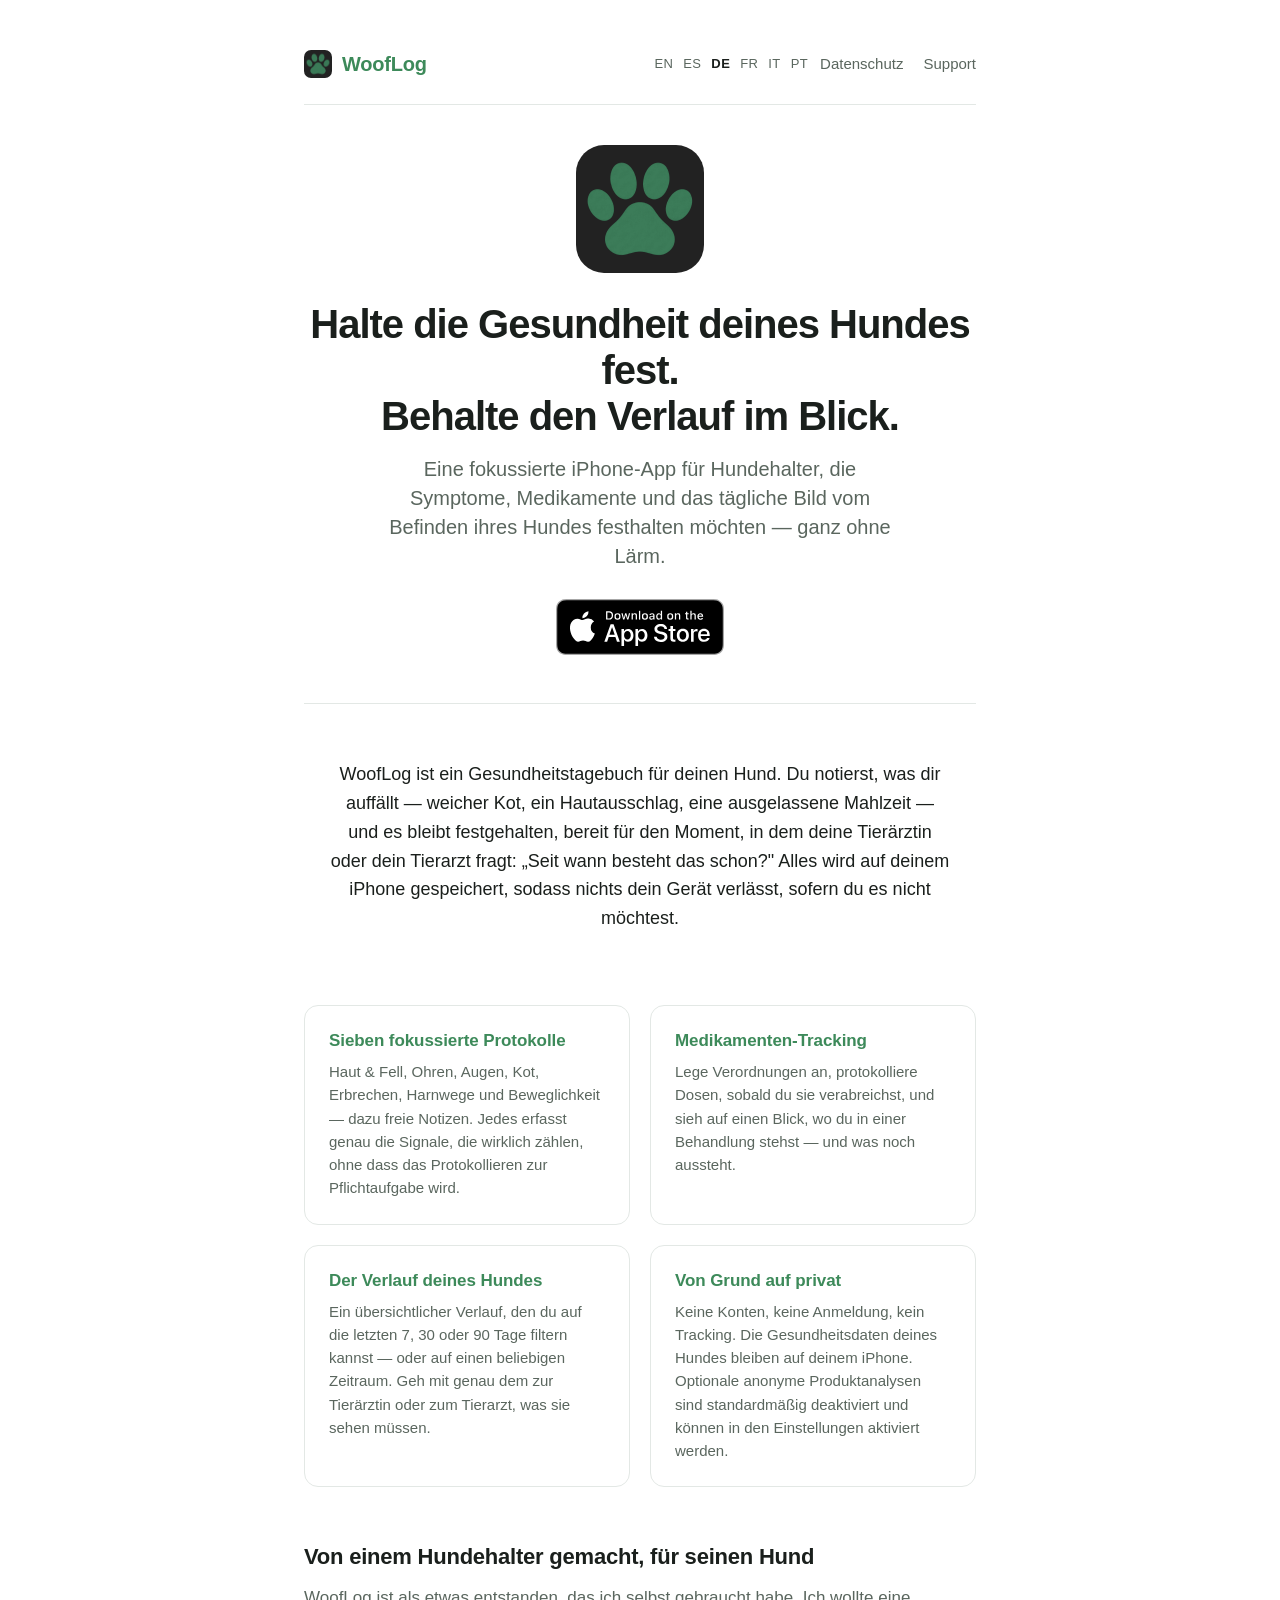
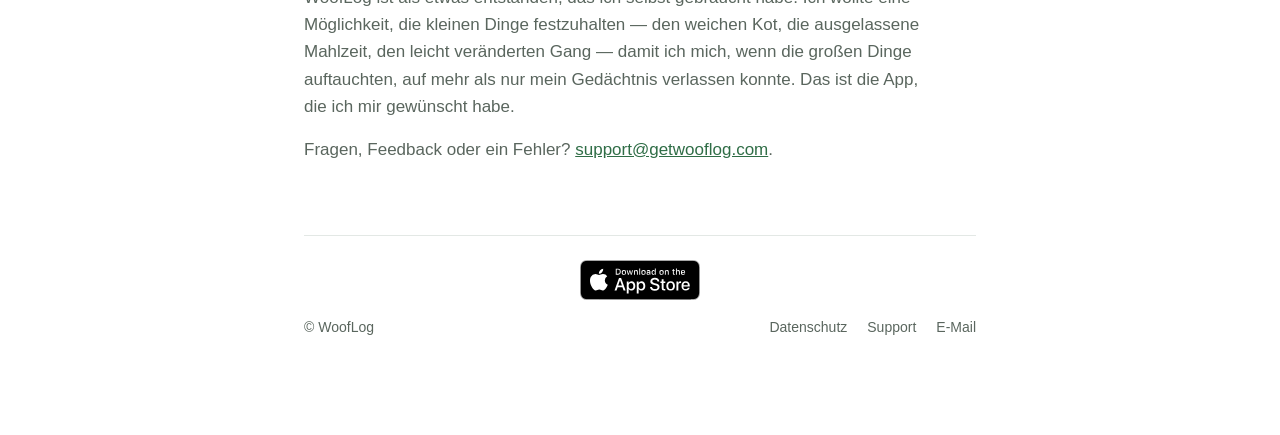
==== de/index.html @ 4709d670 "Add SEO + AI-search (GEO) optimizations + strategy doc (#8) Add robots.txt (allow all incl. AI crawl" ====
<!doctype html>
<html lang="de">
<head>
<meta charset="utf-8">
<meta name="viewport" content="width=device-width, initial-scale=1">
<meta name="apple-itunes-app" content="app-id=6760972616">
<title>WoofLog — Ein fokussiertes Gesundheitstagebuch für deinen Hund</title>
<meta name="description" content="WoofLog ist eine iPhone-App, um die Symptome deines Hundes zu protokollieren, Medikamente zu verfolgen und den Gesundheitsverlauf im Blick zu behalten — local-first und von Grund auf privat. Verfügbar im App Store.">
<meta name="robots" content="index, follow">
<link rel="icon" type="image/png" href="/assets/icon-light.png">
<link rel="icon" type="image/png" href="/assets/icon-dark.png" media="(prefers-color-scheme: dark)">
<link rel="apple-touch-icon" href="/assets/icon-light.png">
<link rel="stylesheet" href="/style.css">
<meta property="og:title" content="WoofLog — Ein fokussiertes Gesundheitstagebuch für deinen Hund">
<meta property="og:description" content="Symptome festhalten, Medikamente verfolgen, den Gesundheitsverlauf einsehen. Local-first, keine Konten, standardmäßig privat. Verfügbar im App Store.">
<meta property="og:type" content="website">
<meta property="og:url" content="https://getwooflog.com/de/">
<meta property="og:image" content="https://getwooflog.com/assets/icon-light.png">
<meta property="og:locale" content="de_DE">
<link rel="canonical" href="https://getwooflog.com/de/">
<link rel="alternate" hreflang="en" href="https://getwooflog.com/">
<link rel="alternate" hreflang="es" href="https://getwooflog.com/es/">
<link rel="alternate" hreflang="de" href="https://getwooflog.com/de/">
<link rel="alternate" hreflang="fr" href="https://getwooflog.com/fr/">
<link rel="alternate" hreflang="it" href="https://getwooflog.com/it/">
<link rel="alternate" hreflang="pt-PT" href="https://getwooflog.com/pt/">
<link rel="alternate" hreflang="x-default" href="https://getwooflog.com/">
<script src="/assets/lang.js"></script>
<meta name="author" content="WoofLog">
<meta name="theme-color" content="#3D8A5A" media="(prefers-color-scheme: light)">
<meta name="theme-color" content="#4D9B6A" media="(prefers-color-scheme: dark)">
<meta name="twitter:card" content="summary">
<meta name="twitter:title" content="WoofLog — Ein fokussiertes Gesundheitstagebuch für deinen Hund">
<meta name="twitter:description" content="Symptome festhalten, Medikamente verfolgen, den Gesundheitsverlauf einsehen. Local-first, keine Konten, standardmäßig privat. Verfügbar im App Store.">
<meta name="twitter:image" content="https://getwooflog.com/assets/icon-light.png">
<script type="application/ld+json">
{
  "@context": "https://schema.org",
  "@graph": [
    {
      "@type": "Organization",
      "@id": "https://getwooflog.com/#org",
      "name": "WoofLog",
      "url": "https://getwooflog.com/",
      "logo": "https://getwooflog.com/assets/icon-light.png",
      "email": "support@getwooflog.com"
    },
    {
      "@type": "SoftwareApplication",
      "name": "WoofLog: Dog Health Diary",
      "operatingSystem": "iOS",
      "applicationCategory": "LifestyleApplication",
      "url": "https://getwooflog.com/de/",
      "downloadUrl": "https://apps.apple.com/app/id6760972616",
      "inLanguage": "de",
      "description": "WoofLog ist eine iPhone-App, um die Symptome deines Hundes zu protokollieren, Medikamente zu verfolgen und den Gesundheitsverlauf im Blick zu behalten — local-first und von Grund auf privat. Verfügbar im App Store.",
      "publisher": {
        "@id": "https://getwooflog.com/#org"
      },
      "offers": {
        "@type": "Offer",
        "price": "0",
        "priceCurrency": "USD"
      }
    }
  ]
}
</script>
</head>
<body>
<div class="wrap">
  <header class="site">
    <a class="brand" href="/">
      <picture>
        <source srcset="/assets/icon-dark.png" media="(prefers-color-scheme: dark)">
        <img src="/assets/icon-light.png" alt="" class="brand-icon" width="28" height="28">
      </picture>
      WoofLog
    </a>
    <nav class="lang-picker" aria-label="Sprache">
      <a href="/" data-lang="en">EN</a>
      <a href="/es/" data-lang="es">ES</a>
      <span aria-current="page">DE</span>
      <a href="/fr/" data-lang="fr">FR</a>
      <a href="/it/" data-lang="it">IT</a>
      <a href="/pt/" data-lang="pt">PT</a>
    </nav>
    <nav>
      <a href="/privacy/">Datenschutz</a>
      <a href="/support/">Support</a>
    </nav>
  </header>

  <main>
    <section class="hero">
      <picture>
        <source srcset="/assets/icon-dark.png" media="(prefers-color-scheme: dark)">
        <img class="hero-icon" src="/assets/icon-light.png" alt="WoofLog App-Symbol" width="128" height="128">
      </picture>
      <h1>Halte die Gesundheit deines Hundes fest.<br>Behalte den Verlauf im Blick.</h1>
      <p class="tagline">Eine fokussierte iPhone-App für Hundehalter, die Symptome, Medikamente und das tägliche Bild vom Befinden ihres Hundes festhalten möchten — ganz ohne Lärm.</p>
      <a class="store-badge store-badge--hero" href="https://apps.apple.com/app/id6760972616" aria-label="WoofLog im App Store laden">
        <img src="/assets/app-store-badge.svg" alt="" width="168" height="56">
      </a>
    </section>

    <section class="intro">
      <p>WoofLog ist ein Gesundheitstagebuch für deinen Hund. Du notierst, was dir auffällt — weicher Kot, ein Hautausschlag, eine ausgelassene Mahlzeit — und es bleibt festgehalten, bereit für den Moment, in dem deine Tierärztin oder dein Tierarzt fragt: „Seit wann besteht das schon?" Alles wird auf deinem iPhone gespeichert, sodass nichts dein Gerät verlässt, sofern du es nicht möchtest.</p>
    </section>

    <section class="features">
      <div class="feature">
        <h2>Sieben fokussierte Protokolle</h2>
        <p>Haut &amp; Fell, Ohren, Augen, Kot, Erbrechen, Harnwege und Beweglichkeit — dazu freie Notizen. Jedes erfasst genau die Signale, die wirklich zählen, ohne dass das Protokollieren zur Pflichtaufgabe wird.</p>
      </div>
      <div class="feature">
        <h2>Medikamenten-Tracking</h2>
        <p>Lege Verordnungen an, protokolliere Dosen, sobald du sie verabreichst, und sieh auf einen Blick, wo du in einer Behandlung stehst — und was noch aussteht.</p>
      </div>
      <div class="feature">
        <h2>Der Verlauf deines Hundes</h2>
        <p>Ein übersichtlicher Verlauf, den du auf die letzten 7, 30 oder 90 Tage filtern kannst — oder auf einen beliebigen Zeitraum. Geh mit genau dem zur Tierärztin oder zum Tierarzt, was sie sehen müssen.</p>
      </div>
      <div class="feature">
        <h2>Von Grund auf privat</h2>
        <p>Keine Konten, keine Anmeldung, kein Tracking. Die Gesundheitsdaten deines Hundes bleiben auf deinem iPhone. Optionale anonyme Produktanalysen sind standardmäßig deaktiviert und können in den Einstellungen aktiviert werden.</p>
      </div>
    </section>

    <section class="about">
      <h2>Von einem Hundehalter gemacht, für seinen Hund</h2>
      <p>WoofLog ist als etwas entstanden, das ich selbst gebraucht habe. Ich wollte eine Möglichkeit, die kleinen Dinge festzuhalten — den weichen Kot, die ausgelassene Mahlzeit, den leicht veränderten Gang — damit ich mich, wenn die großen Dinge auftauchten, auf mehr als nur mein Gedächtnis verlassen konnte. Das ist die App, die ich mir gewünscht habe.</p>
      <p>Fragen, Feedback oder ein Fehler? <a href="mailto:support@getwooflog.com">support@getwooflog.com</a>.</p>
    </section>
  </main>

  <footer class="site">
    <a class="store-badge store-badge--footer" href="https://apps.apple.com/app/id6760972616" aria-label="WoofLog im App Store laden">
      <img src="/assets/app-store-badge.svg" alt="" width="120" height="40">
    </a>
    <p>&copy; WoofLog</p>
    <nav>
      <a href="/privacy/">Datenschutz</a>
      <a href="/support/">Support</a>
      <a href="mailto:support@getwooflog.com">E-Mail</a>
    </nav>
  </footer>
</div>
</body>
</html>
---- style.css ----
:root {
  --brand: #3D8A5A;
  --brand-dark: #2F6D46;
  --text: #1A1F1C;
  --text-muted: #5A665E;
  --bg: #FFFFFF;
  --border: #E3E8E5;
}

@media (prefers-color-scheme: dark) {
  :root {
    --brand: #4D9B6A;
    --brand-dark: #6FB88A;
    --text: #EAEEEB;
    --text-muted: #9BA8A0;
    --bg: #121512;
    --border: #2A312C;
  }
}

* { box-sizing: border-box; }

html, body {
  margin: 0;
  padding: 0;
}

body {
  font-family: -apple-system, BlinkMacSystemFont, "Segoe UI", Roboto, Oxygen, Ubuntu, Cantarell, "Helvetica Neue", sans-serif;
  font-size: 17px;
  line-height: 1.6;
  color: var(--text);
  background: var(--bg);
  -webkit-font-smoothing: antialiased;
  -moz-osx-font-smoothing: grayscale;
}

.wrap {
  max-width: 720px;
  margin: 0 auto;
  padding: 48px 24px 96px;
}

header.site {
  display: flex;
  align-items: center;
  flex-wrap: wrap;
  gap: 12px;
  padding-bottom: 24px;
  margin-bottom: 32px;
  border-bottom: 1px solid var(--border);
}

header.site a.brand {
  display: inline-flex;
  align-items: center;
  gap: 10px;
  font-weight: 700;
  font-size: 20px;
  color: var(--brand);
  text-decoration: none;
  letter-spacing: -0.01em;
}

.brand-icon {
  width: 28px;
  height: 28px;
  border-radius: 7px;
  display: block;
  background: #222222;
}

header.site nav {
  margin-left: auto;
  display: flex;
  gap: 20px;
}

header.site nav a {
  color: var(--text-muted);
  text-decoration: none;
  font-size: 15px;
}

header.site nav a:hover { color: var(--brand); }

/* Language picker (header). The picker group is pushed right via the generic
   nav margin-left:auto; the trailing Privacy/Support nav sits next to it. */
header.site .lang-picker {
  gap: 10px;
}

header.site .lang-picker ~ nav {
  margin-left: 0;
}

header.site .lang-picker a,
header.site .lang-picker span {
  font-size: 13px;
  letter-spacing: 0.03em;
}

header.site .lang-picker a {
  color: var(--text-muted);
  text-decoration: none;
}

header.site .lang-picker a:hover {
  color: var(--brand);
}

header.site .lang-picker span[aria-current="page"] {
  color: var(--text);
  font-weight: 600;
}

h1 {
  font-size: 32px;
  line-height: 1.25;
  letter-spacing: -0.02em;
  margin: 0 0 8px;
  color: var(--text);
}

h2 {
  font-size: 22px;
  line-height: 1.3;
  letter-spacing: -0.01em;
  margin: 40px 0 12px;
  color: var(--text);
}

h3 {
  font-size: 18px;
  margin: 28px 0 8px;
  color: var(--text);
}

p { margin: 0 0 16px; }

ul { padding-left: 24px; margin: 0 0 16px; }
li { margin-bottom: 6px; }

a { color: var(--brand-dark); }
a:hover { color: var(--brand); }

.meta {
  color: var(--text-muted);
  font-size: 14px;
  margin-bottom: 32px;
}

.tagline {
  font-size: 20px;
  line-height: 1.45;
  color: var(--text-muted);
  margin: 8px 0 32px;
  max-width: 560px;
}

.cta-row {
  display: flex;
  gap: 16px;
  flex-wrap: wrap;
  margin-top: 32px;
}

.cta-row a {
  display: inline-block;
  padding: 10px 18px;
  border: 1px solid var(--border);
  border-radius: 10px;
  text-decoration: none;
  color: var(--text);
  font-size: 15px;
}

.cta-row a:hover {
  border-color: var(--brand);
  color: var(--brand);
}

footer.site {
  display: flex;
  flex-wrap: wrap;
  gap: 16px;
  align-items: center;
  justify-content: space-between;
  margin-top: 72px;
  padding-top: 24px;
  border-top: 1px solid var(--border);
  font-size: 14px;
  color: var(--text-muted);
}

footer.site p { margin: 0; }

footer.site nav {
  display: flex;
  gap: 20px;
}

footer.site a {
  color: var(--text-muted);
  text-decoration: none;
}

footer.site a:hover { color: var(--brand); }

/* Landing page sections */
.hero {
  text-align: center;
  padding: 8px 0 40px;
}

.hero-icon {
  width: 128px;
  height: 128px;
  border-radius: 28px;
  display: block;
  margin: 0 auto 28px;
  background: #222222;
}

.hero h1 {
  font-size: 40px;
  line-height: 1.15;
  letter-spacing: -0.025em;
  margin: 0 0 16px;
  text-align: center;
}

.hero .tagline {
  text-align: center;
  margin: 0 auto;
  max-width: 520px;
}

.intro {
  padding: 32px 0 8px;
  border-top: 1px solid var(--border);
}

.intro p {
  font-size: 18px;
  line-height: 1.6;
  color: var(--text);
  max-width: 620px;
  margin: 24px auto;
  text-align: center;
}

.features {
  display: grid;
  grid-template-columns: repeat(2, 1fr);
  gap: 20px;
  margin: 40px 0;
}

.feature {
  padding: 24px;
  border: 1px solid var(--border);
  border-radius: 14px;
  background: var(--bg);
}

.feature h2 {
  margin: 0 0 8px;
  font-size: 17px;
  color: var(--brand);
  letter-spacing: -0.005em;
}

.feature p {
  margin: 0;
  font-size: 15px;
  line-height: 1.55;
  color: var(--text-muted);
}

/* App Store badge — official Apple asset, single-style (do not tint/recolor).
   Keep clear space around it and respect Apple's minimum height. */
.store-badge {
  display: inline-block;
  line-height: 0;
}

.store-badge img {
  display: block;
  width: auto;
  max-width: 100%;
}

.store-badge--hero {
  margin-top: 28px;
}

.store-badge--hero img {
  height: 56px; /* above Apple's 40px minimum */
}

/* Footer badge sits on its own centered row above the copyright/nav line. */
.store-badge--footer {
  flex-basis: 100%;
  display: flex;
  justify-content: center;
}

.store-badge--footer img {
  height: 40px; /* Apple minimum height */
}

.about {
  margin-top: 56px;
}

.about h2 {
  margin-top: 0;
}

.about p {
  color: var(--text-muted);
  max-width: 620px;
}

@media (max-width: 560px) {
  .wrap { padding: 32px 20px 64px; }
  .hero h1 { font-size: 32px; }
  .hero-icon { width: 104px; height: 104px; border-radius: 23px; }
  .features { grid-template-columns: 1fr; }
  footer.site { flex-direction: column; align-items: flex-start; gap: 12px; }
  .store-badge--footer { flex-basis: auto; justify-content: flex-start; }
  header.site .lang-picker { gap: 8px; }
}

strong { font-weight: 600; }

code {
  font-family: "SF Mono", Monaco, Menlo, Consolas, monospace;
  font-size: 0.92em;
  background: var(--border);
  padding: 2px 6px;
  border-radius: 4px;
}
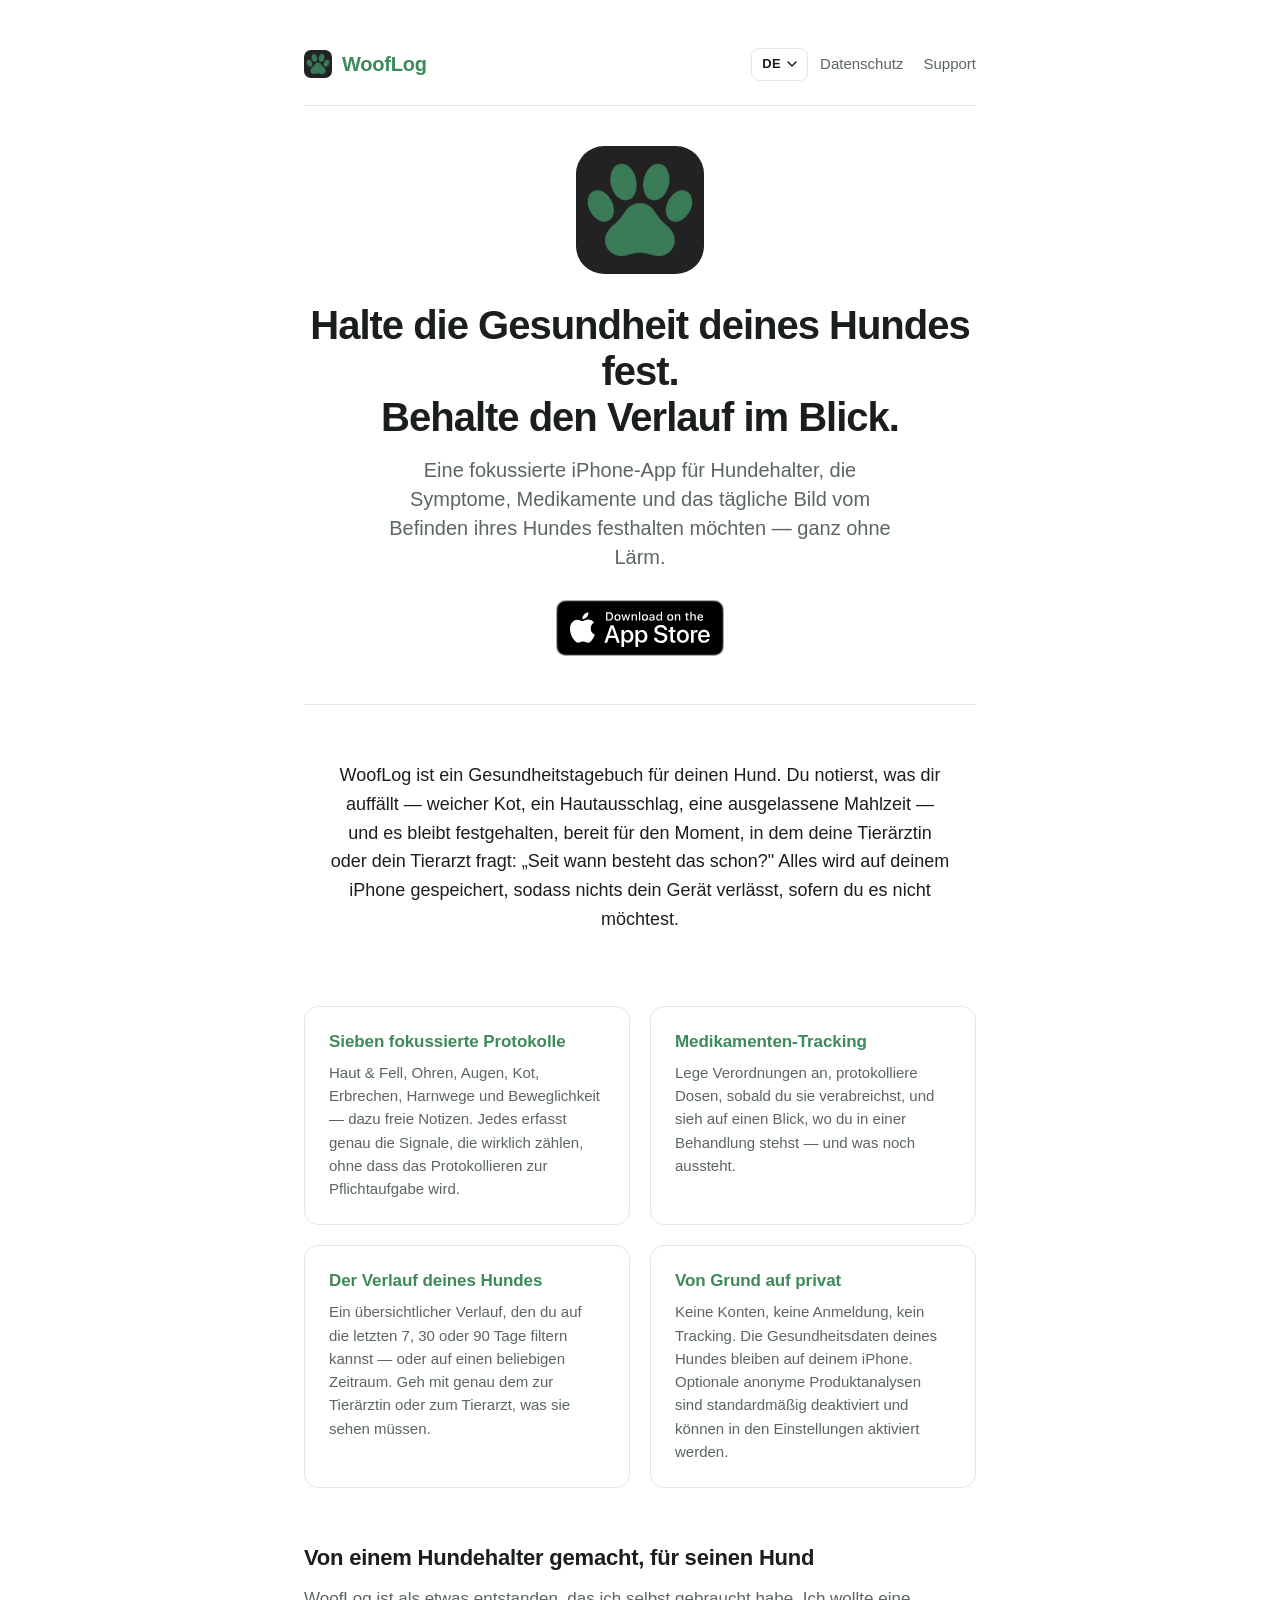
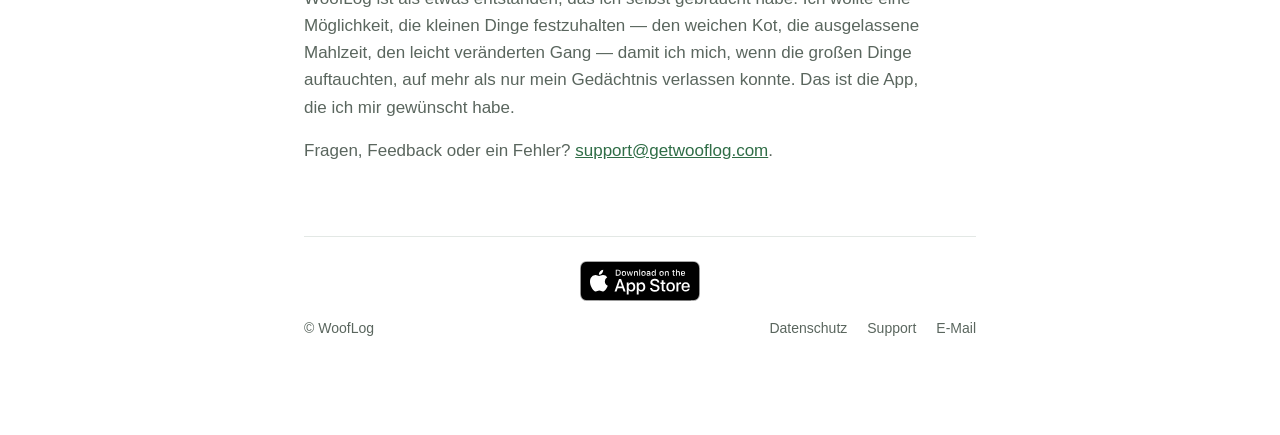
==== commit 4b9b6390: "Make header language picker a dropdown (#9) The flat list of language codes (EN ES DE FR IT PT) over" ====
--- a/de/index.html
+++ b/de/index.html
@@ -77,14 +77,20 @@
       </picture>
       WoofLog
     </a>
-    <nav class="lang-picker" aria-label="Sprache">
-      <a href="/" data-lang="en">EN</a>
-      <a href="/es/" data-lang="es">ES</a>
-      <span aria-current="page">DE</span>
-      <a href="/fr/" data-lang="fr">FR</a>
-      <a href="/it/" data-lang="it">IT</a>
-      <a href="/pt/" data-lang="pt">PT</a>
-    </nav>
+    <details class="lang-picker">
+      <summary aria-label="Sprache">
+        <span class="lang-current">DE</span>
+        <svg class="lang-caret" width="10" height="6" viewBox="0 0 10 6" aria-hidden="true"><path d="M1 1l4 4 4-4" fill="none" stroke="currentColor" stroke-width="1.5" stroke-linecap="round" stroke-linejoin="round"/></svg>
+      </summary>
+      <ul class="lang-menu">
+        <li><a href="/" data-lang="en">English</a></li>
+        <li><a href="/es/" data-lang="es">Español</a></li>
+        <li><span aria-current="page">Deutsch</span></li>
+        <li><a href="/fr/" data-lang="fr">Français</a></li>
+        <li><a href="/it/" data-lang="it">Italiano</a></li>
+        <li><a href="/pt/" data-lang="pt">Português</a></li>
+      </ul>
+    </details>
     <nav>
       <a href="/privacy/">Datenschutz</a>
       <a href="/support/">Support</a>
--- a/style.css
+++ b/style.css
@@ -84,32 +84,77 @@
 
 header.site nav a:hover { color: var(--brand); }
 
-/* Language picker (header). The picker group is pushed right via the generic
-   nav margin-left:auto; the trailing Privacy/Support nav sits next to it. */
+/* Language picker (header) — a compact dropdown so the language list never
+   overflows the header on narrow screens. Built on the native <details>
+   disclosure element; lang.js adds outside-click / Escape close as a
+   progressive enhancement. The picker is pushed right with margin-left:auto;
+   the trailing Privacy/Support nav sits next to it. */
 header.site .lang-picker {
-  gap: 10px;
+  position: relative;
+  margin-left: auto;
 }
 
 header.site .lang-picker ~ nav {
   margin-left: 0;
 }
 
-header.site .lang-picker a,
-header.site .lang-picker span {
+header.site .lang-picker summary {
+  display: inline-flex;
+  align-items: center;
+  gap: 6px;
+  cursor: pointer;
+  list-style: none;
+  padding: 5px 10px;
   font-size: 13px;
+  font-weight: 600;
   letter-spacing: 0.03em;
-}
-
-header.site .lang-picker a {
-  color: var(--text-muted);
-  text-decoration: none;
-}
-
-header.site .lang-picker a:hover {
+  color: var(--text);
+  border: 1px solid var(--border);
+  border-radius: 8px;
+}
+
+header.site .lang-picker summary::-webkit-details-marker { display: none; }
+header.site .lang-picker summary::marker { content: ""; }
+
+header.site .lang-picker summary:hover {
   color: var(--brand);
-}
-
-header.site .lang-picker span[aria-current="page"] {
+  border-color: var(--brand);
+}
+
+header.site .lang-caret { transition: transform 0.15s ease; }
+header.site .lang-picker[open] .lang-caret { transform: rotate(180deg); }
+
+header.site .lang-menu {
+  position: absolute;
+  top: calc(100% + 6px);
+  right: 0;
+  z-index: 30;
+  min-width: 160px;
+  margin: 0;
+  padding: 4px;
+  list-style: none;
+  background: var(--bg);
+  border: 1px solid var(--border);
+  border-radius: 10px;
+  box-shadow: 0 8px 24px rgba(0, 0, 0, 0.12);
+}
+
+header.site .lang-menu a,
+header.site .lang-menu span {
+  display: block;
+  padding: 8px 12px;
+  font-size: 14px;
+  border-radius: 6px;
+  color: var(--text-muted);
+  text-decoration: none;
+}
+
+header.site .lang-menu a:hover {
+  color: var(--text);
+  background: var(--border);
+}
+
+header.site .lang-menu span[aria-current="page"] {
   color: var(--text);
   font-weight: 600;
 }
@@ -330,7 +375,6 @@
   .features { grid-template-columns: 1fr; }
   footer.site { flex-direction: column; align-items: flex-start; gap: 12px; }
   .store-badge--footer { flex-basis: auto; justify-content: flex-start; }
-  header.site .lang-picker { gap: 8px; }
 }
 
 strong { font-weight: 600; }
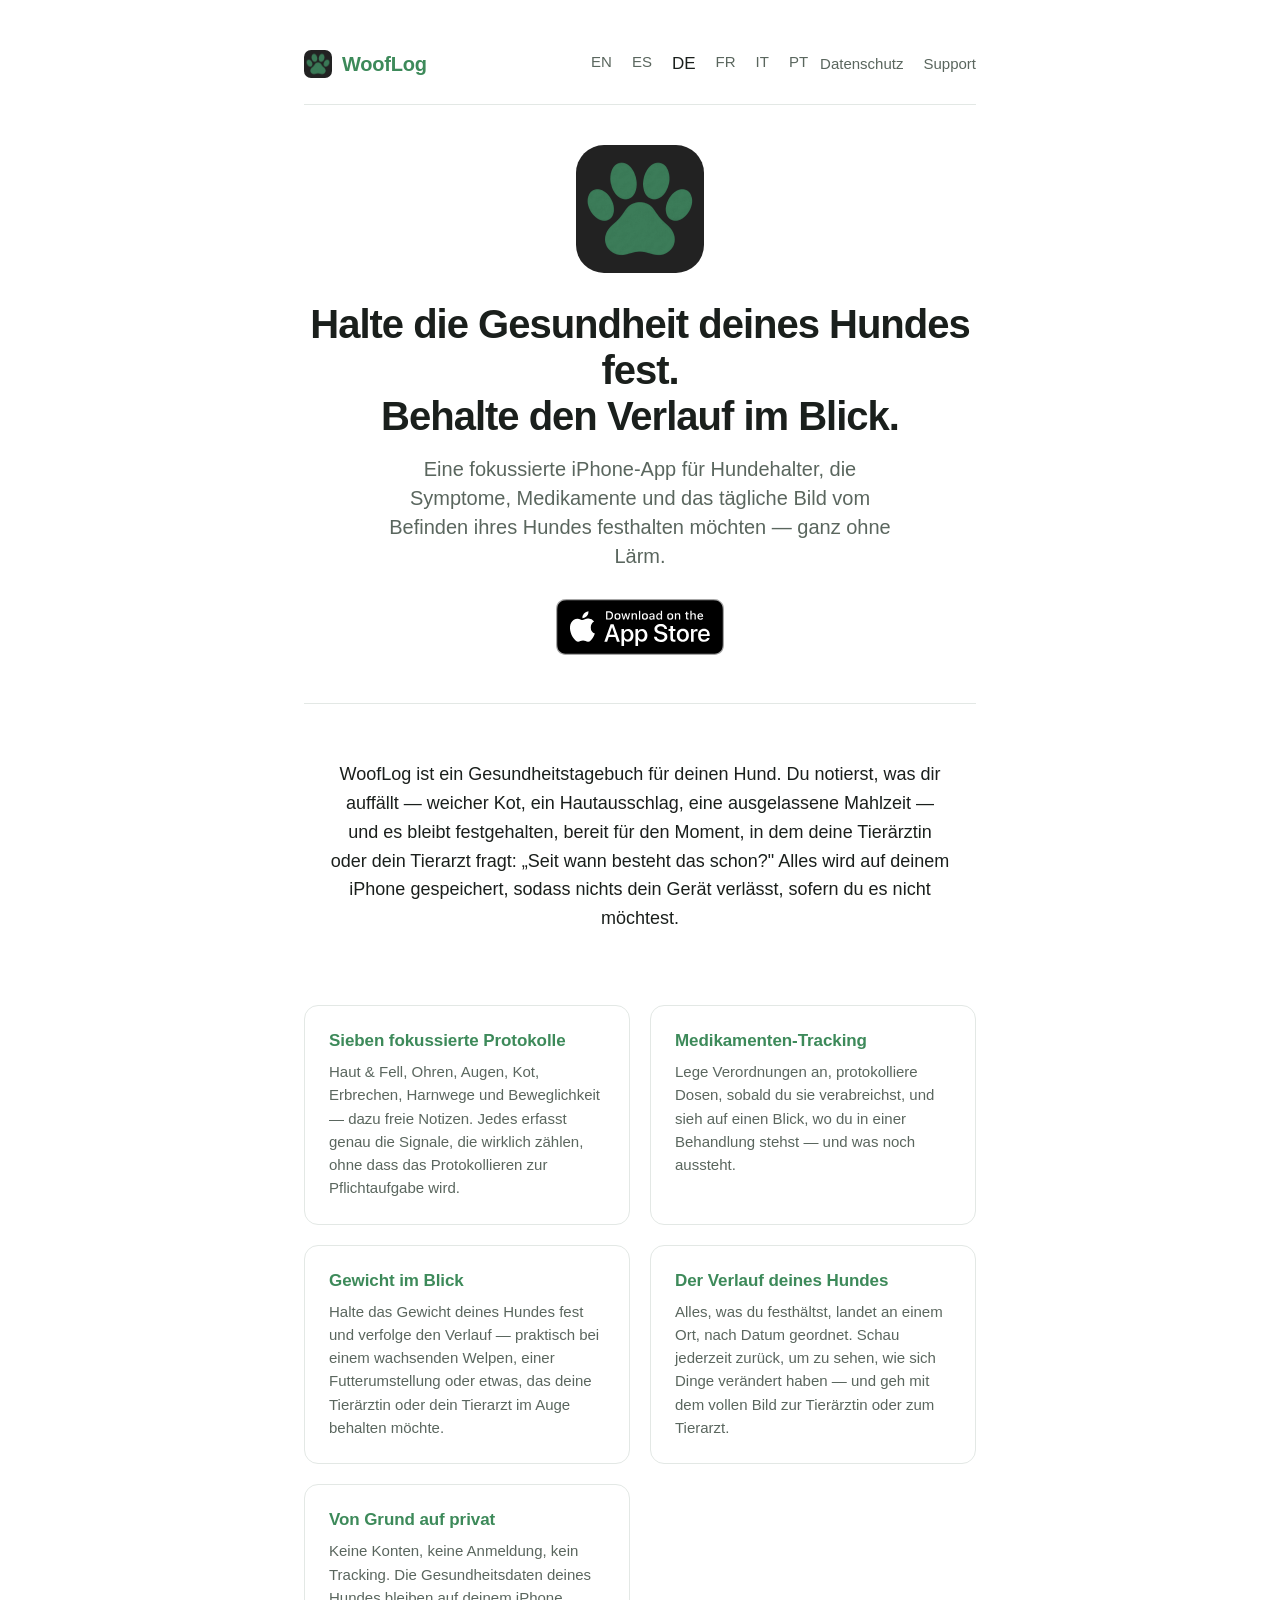
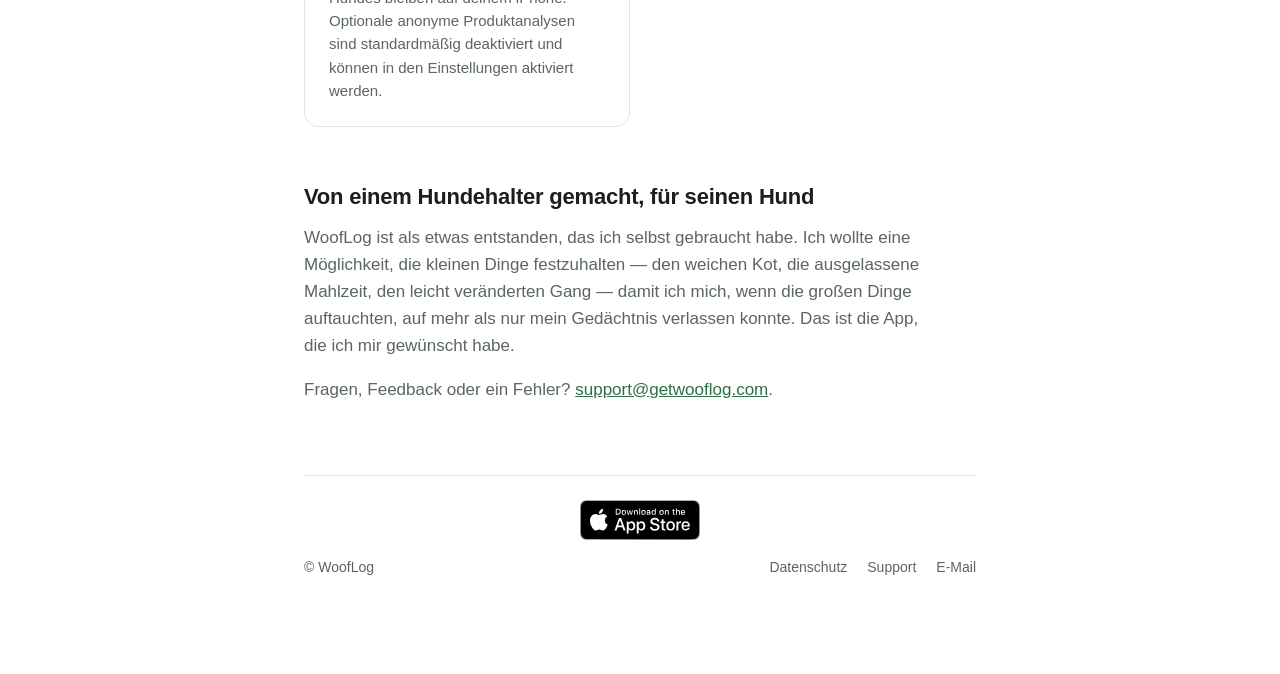
==== commit 983c2e3f: "Align landing copy with shipped app: add Weight, fix History claim Follow-up to the SEO PR (#8), rec" ====
--- a/de/index.html
+++ b/de/index.html
@@ -77,20 +77,14 @@
       </picture>
       WoofLog
     </a>
-    <details class="lang-picker">
-      <summary aria-label="Sprache">
-        <span class="lang-current">DE</span>
-        <svg class="lang-caret" width="10" height="6" viewBox="0 0 10 6" aria-hidden="true"><path d="M1 1l4 4 4-4" fill="none" stroke="currentColor" stroke-width="1.5" stroke-linecap="round" stroke-linejoin="round"/></svg>
-      </summary>
-      <ul class="lang-menu">
-        <li><a href="/" data-lang="en">English</a></li>
-        <li><a href="/es/" data-lang="es">Español</a></li>
-        <li><span aria-current="page">Deutsch</span></li>
-        <li><a href="/fr/" data-lang="fr">Français</a></li>
-        <li><a href="/it/" data-lang="it">Italiano</a></li>
-        <li><a href="/pt/" data-lang="pt">Português</a></li>
-      </ul>
-    </details>
+    <nav class="lang-picker" aria-label="Sprache">
+      <a href="/" data-lang="en">EN</a>
+      <a href="/es/" data-lang="es">ES</a>
+      <span aria-current="page">DE</span>
+      <a href="/fr/" data-lang="fr">FR</a>
+      <a href="/it/" data-lang="it">IT</a>
+      <a href="/pt/" data-lang="pt">PT</a>
+    </nav>
     <nav>
       <a href="/privacy/">Datenschutz</a>
       <a href="/support/">Support</a>
@@ -124,8 +118,12 @@
         <p>Lege Verordnungen an, protokolliere Dosen, sobald du sie verabreichst, und sieh auf einen Blick, wo du in einer Behandlung stehst — und was noch aussteht.</p>
       </div>
       <div class="feature">
+        <h2>Gewicht im Blick</h2>
+        <p>Halte das Gewicht deines Hundes fest und verfolge den Verlauf — praktisch bei einem wachsenden Welpen, einer Futterumstellung oder etwas, das deine Tierärztin oder dein Tierarzt im Auge behalten möchte.</p>
+      </div>
+      <div class="feature">
         <h2>Der Verlauf deines Hundes</h2>
-        <p>Ein übersichtlicher Verlauf, den du auf die letzten 7, 30 oder 90 Tage filtern kannst — oder auf einen beliebigen Zeitraum. Geh mit genau dem zur Tierärztin oder zum Tierarzt, was sie sehen müssen.</p>
+        <p>Alles, was du festhältst, landet an einem Ort, nach Datum geordnet. Schau jederzeit zurück, um zu sehen, wie sich Dinge verändert haben — und geh mit dem vollen Bild zur Tierärztin oder zum Tierarzt.</p>
       </div>
       <div class="feature">
         <h2>Von Grund auf privat</h2>
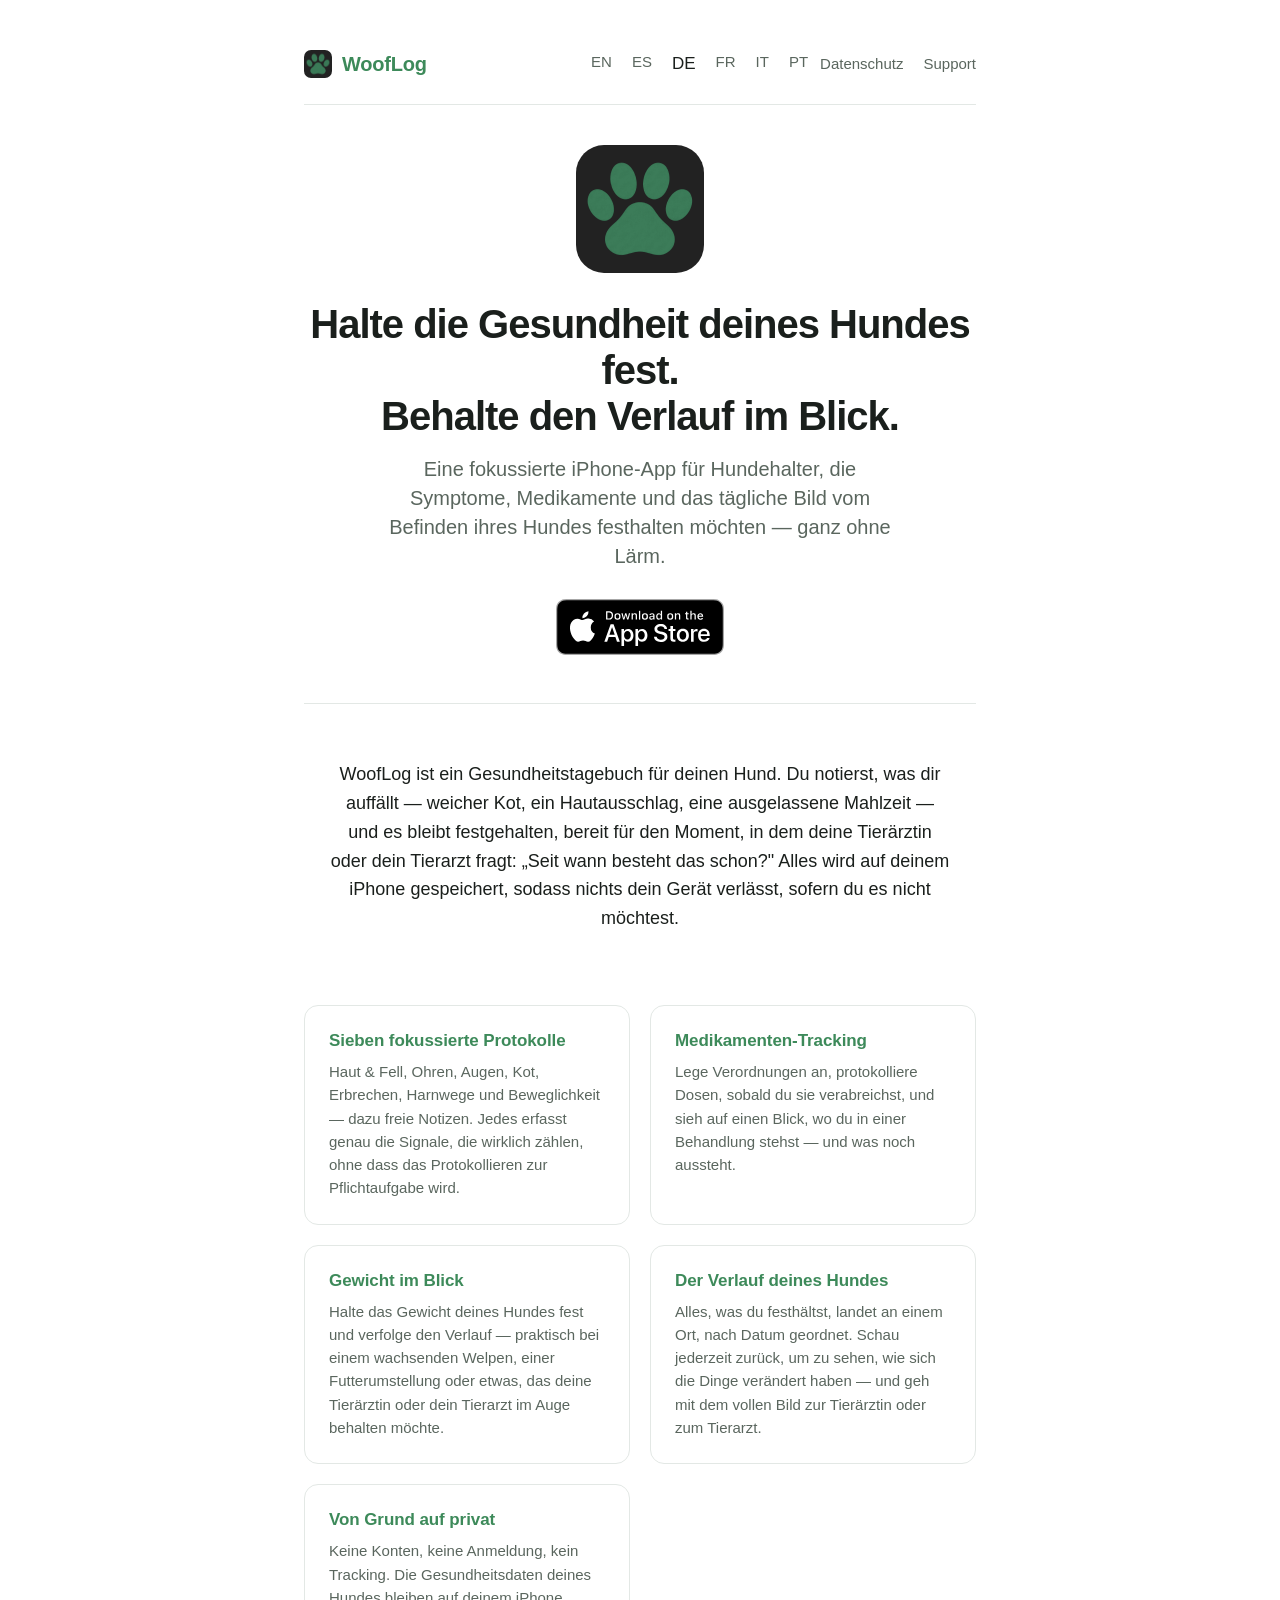
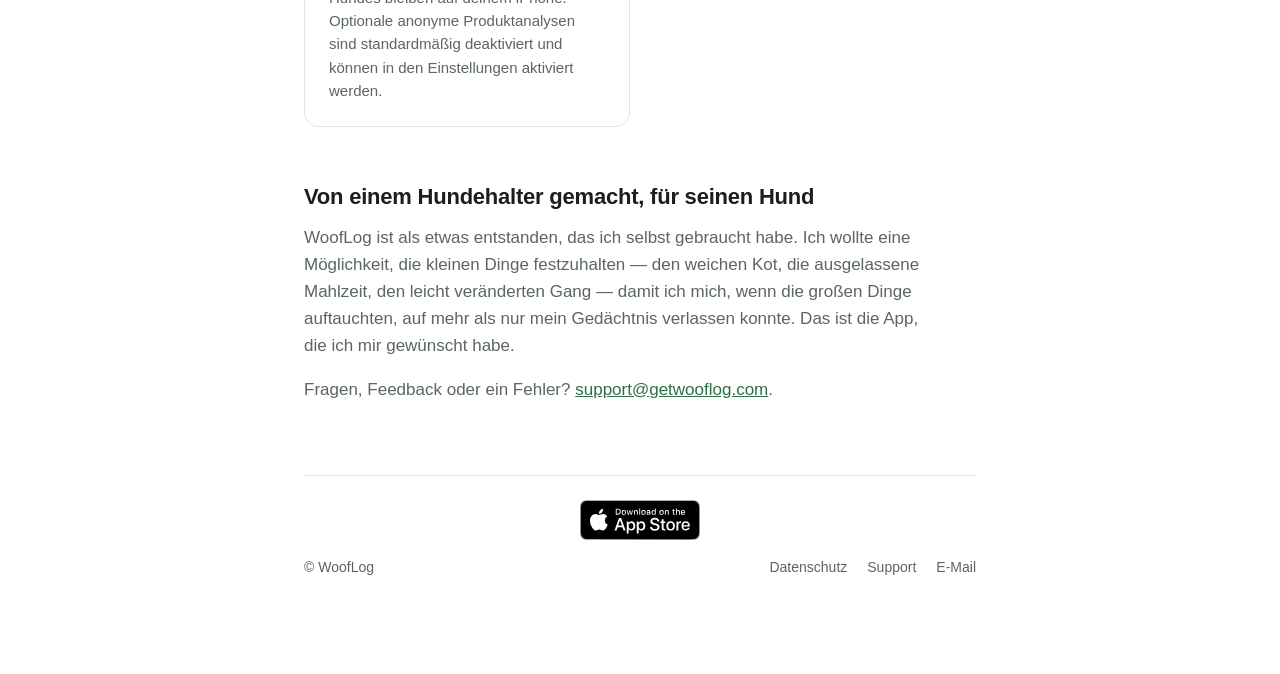
==== commit 621de954: "Apply native-reviewer polish to History paragraph (de, fr, it, pt) Small naturalness fixes from per-" ====
--- a/de/index.html
+++ b/de/index.html
@@ -123,7 +123,7 @@
       </div>
       <div class="feature">
         <h2>Der Verlauf deines Hundes</h2>
-        <p>Alles, was du festhältst, landet an einem Ort, nach Datum geordnet. Schau jederzeit zurück, um zu sehen, wie sich Dinge verändert haben — und geh mit dem vollen Bild zur Tierärztin oder zum Tierarzt.</p>
+        <p>Alles, was du festhältst, landet an einem Ort, nach Datum geordnet. Schau jederzeit zurück, um zu sehen, wie sich die Dinge verändert haben — und geh mit dem vollen Bild zur Tierärztin oder zum Tierarzt.</p>
       </div>
       <div class="feature">
         <h2>Von Grund auf privat</h2>
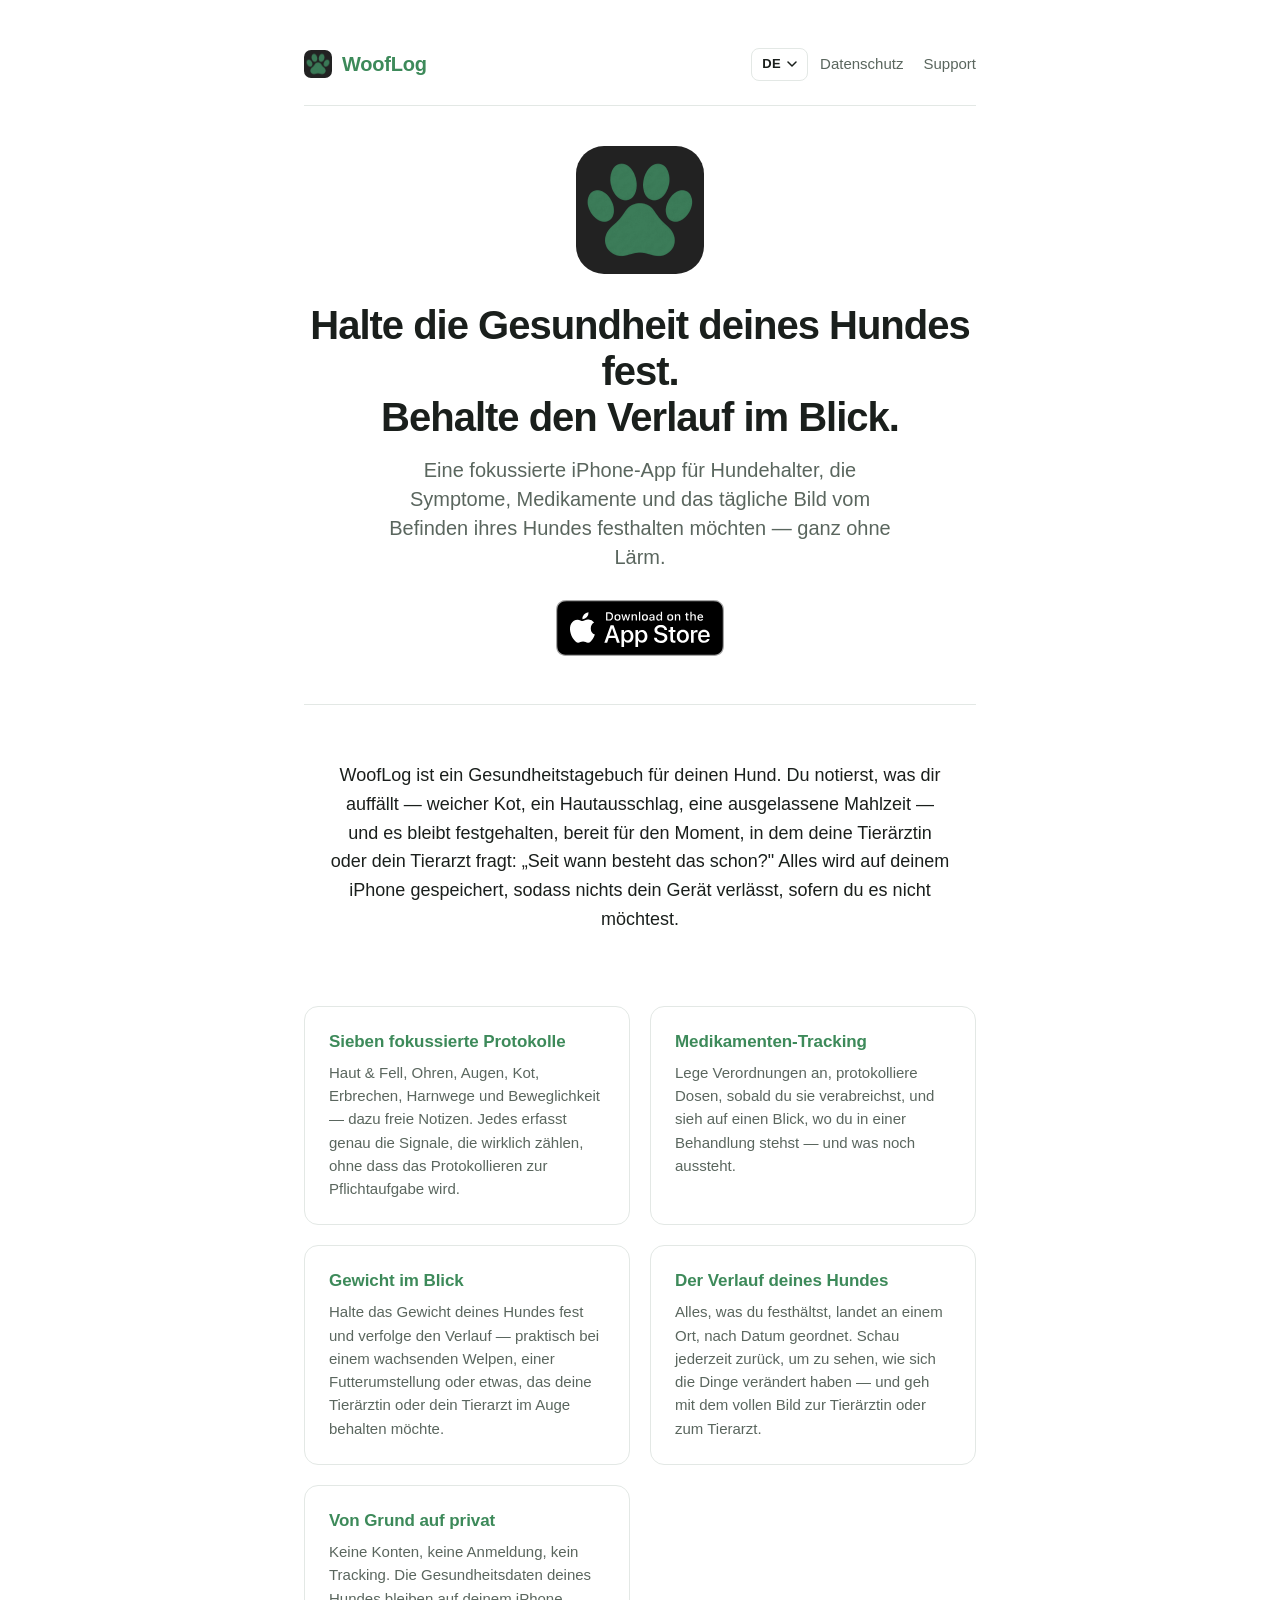
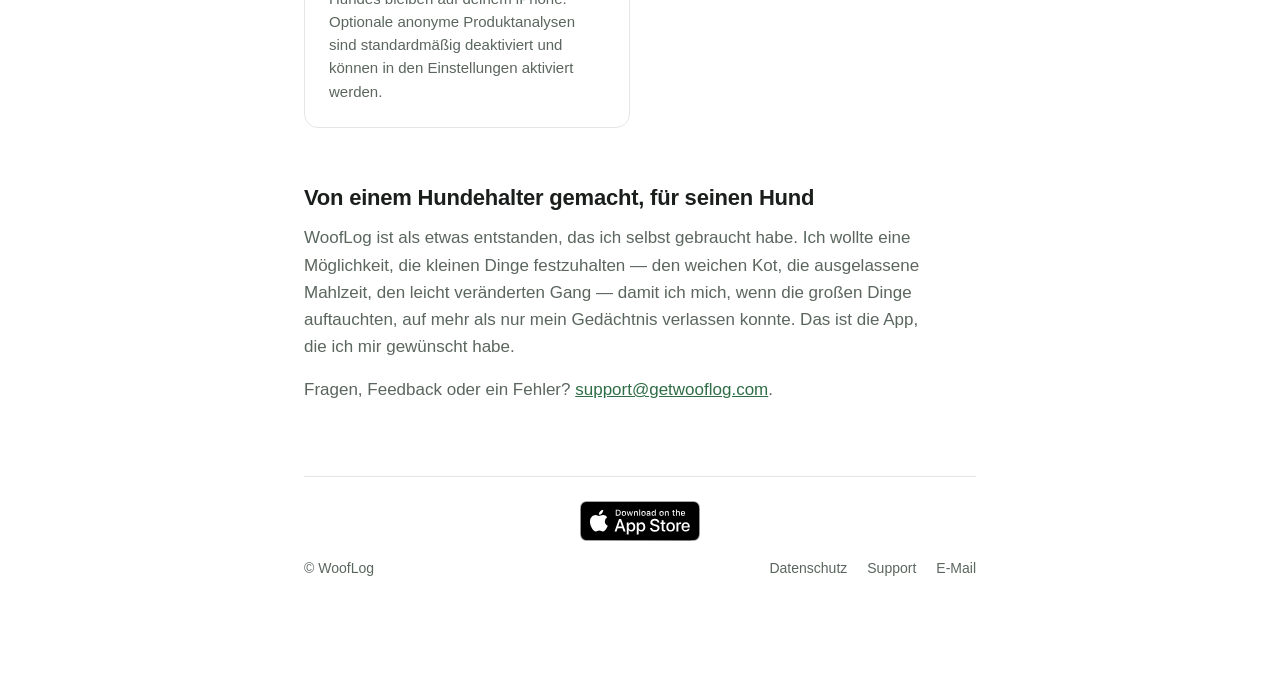
==== commit eb036ae7: "Align landing copy with shipped app: add Weight card, fix History claim (#11) Add a Weight feature c" ====
--- a/de/index.html
+++ b/de/index.html
@@ -77,14 +77,20 @@
       </picture>
       WoofLog
     </a>
-    <nav class="lang-picker" aria-label="Sprache">
-      <a href="/" data-lang="en">EN</a>
-      <a href="/es/" data-lang="es">ES</a>
-      <span aria-current="page">DE</span>
-      <a href="/fr/" data-lang="fr">FR</a>
-      <a href="/it/" data-lang="it">IT</a>
-      <a href="/pt/" data-lang="pt">PT</a>
-    </nav>
+    <details class="lang-picker">
+      <summary aria-label="Sprache">
+        <span class="lang-current">DE</span>
+        <svg class="lang-caret" width="10" height="6" viewBox="0 0 10 6" aria-hidden="true"><path d="M1 1l4 4 4-4" fill="none" stroke="currentColor" stroke-width="1.5" stroke-linecap="round" stroke-linejoin="round"/></svg>
+      </summary>
+      <ul class="lang-menu">
+        <li><a href="/" data-lang="en">English</a></li>
+        <li><a href="/es/" data-lang="es">Español</a></li>
+        <li><span aria-current="page">Deutsch</span></li>
+        <li><a href="/fr/" data-lang="fr">Français</a></li>
+        <li><a href="/it/" data-lang="it">Italiano</a></li>
+        <li><a href="/pt/" data-lang="pt">Português</a></li>
+      </ul>
+    </details>
     <nav>
       <a href="/privacy/">Datenschutz</a>
       <a href="/support/">Support</a>
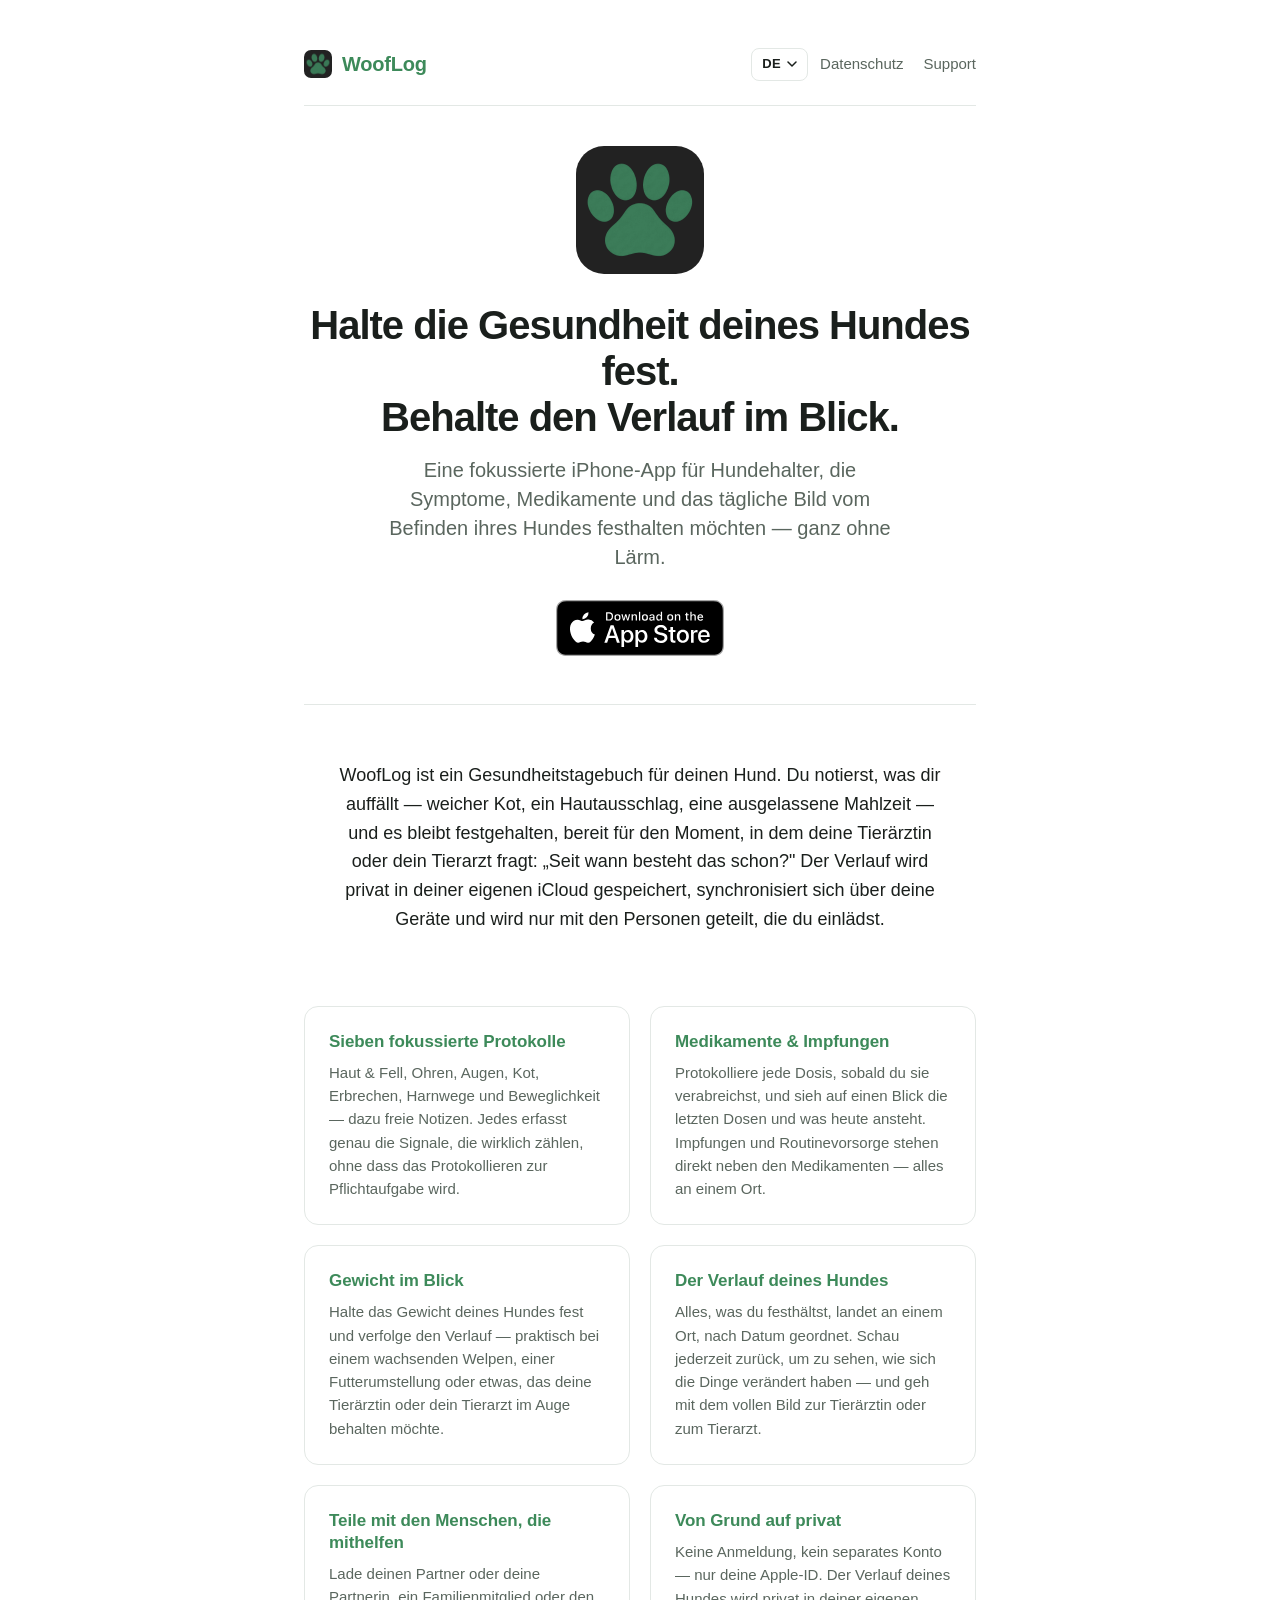
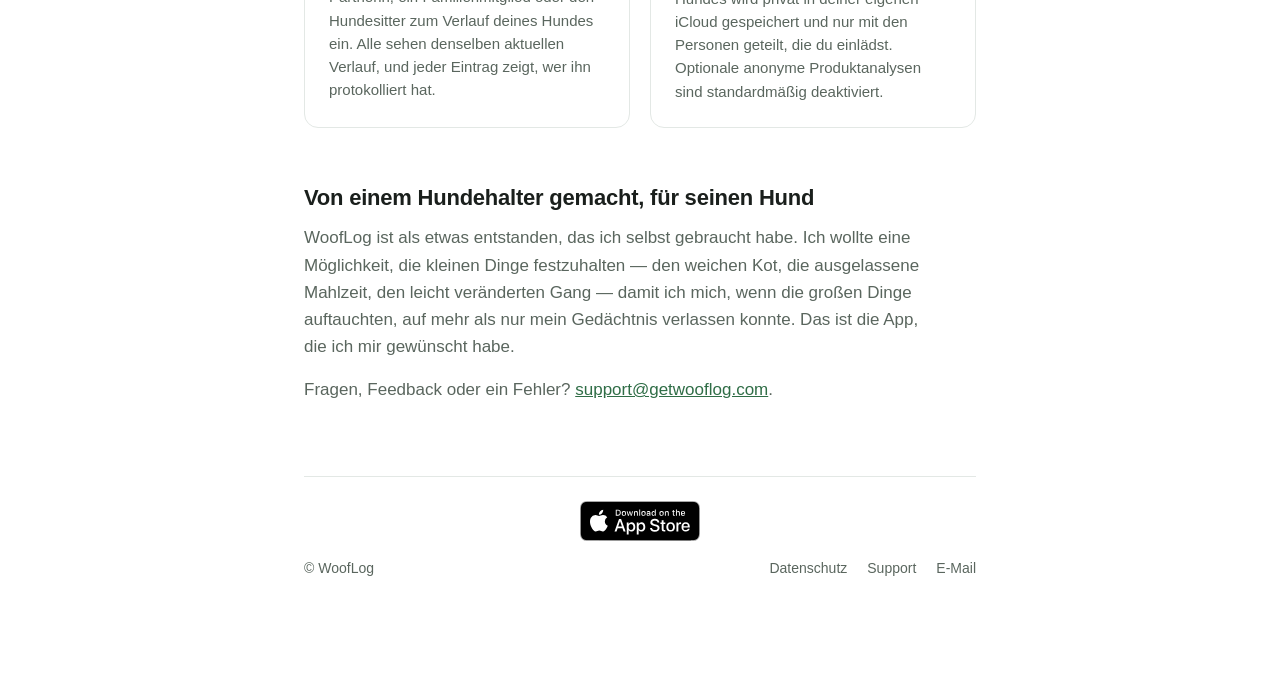
==== commit 830b49a8: "fix(site): align landing + support with v1.3 — iCloud storage, sharing, meds & vaccines - Landing (E" ====
--- a/de/index.html
+++ b/de/index.html
@@ -5,14 +5,14 @@
 <meta name="viewport" content="width=device-width, initial-scale=1">
 <meta name="apple-itunes-app" content="app-id=6760972616">
 <title>WoofLog — Ein fokussiertes Gesundheitstagebuch für deinen Hund</title>
-<meta name="description" content="WoofLog ist eine iPhone-App, um die Symptome deines Hundes zu protokollieren, Medikamente zu verfolgen und den Gesundheitsverlauf im Blick zu behalten — local-first und von Grund auf privat. Verfügbar im App Store.">
+<meta name="description" content="WoofLog ist eine iPhone-App, um die Symptome deines Hundes zu protokollieren, Medikamente und Impfungen zu verfolgen und den Verlauf mit den Menschen zu teilen, die mithelfen — privat gespeichert in deiner eigenen iCloud. Verfügbar im App Store.">
 <meta name="robots" content="index, follow">
 <link rel="icon" type="image/png" href="/assets/icon-light.png">
 <link rel="icon" type="image/png" href="/assets/icon-dark.png" media="(prefers-color-scheme: dark)">
 <link rel="apple-touch-icon" href="/assets/icon-light.png">
 <link rel="stylesheet" href="/style.css">
 <meta property="og:title" content="WoofLog — Ein fokussiertes Gesundheitstagebuch für deinen Hund">
-<meta property="og:description" content="Symptome festhalten, Medikamente verfolgen, den Gesundheitsverlauf einsehen. Local-first, keine Konten, standardmäßig privat. Verfügbar im App Store.">
+<meta property="og:description" content="Symptome, Medikamente und Impfungen festhalten und den Verlauf deines Hundes mit Familie oder Hundesitter teilen. Privat in deiner eigenen iCloud. Verfügbar im App Store.">
 <meta property="og:type" content="website">
 <meta property="og:url" content="https://getwooflog.com/de/">
 <meta property="og:image" content="https://getwooflog.com/assets/icon-light.png">
@@ -31,7 +31,7 @@
 <meta name="theme-color" content="#4D9B6A" media="(prefers-color-scheme: dark)">
 <meta name="twitter:card" content="summary">
 <meta name="twitter:title" content="WoofLog — Ein fokussiertes Gesundheitstagebuch für deinen Hund">
-<meta name="twitter:description" content="Symptome festhalten, Medikamente verfolgen, den Gesundheitsverlauf einsehen. Local-first, keine Konten, standardmäßig privat. Verfügbar im App Store.">
+<meta name="twitter:description" content="Symptome, Medikamente und Impfungen festhalten und den Verlauf deines Hundes mit Familie oder Hundesitter teilen. Privat in deiner eigenen iCloud. Verfügbar im App Store.">
 <meta name="twitter:image" content="https://getwooflog.com/assets/icon-light.png">
 <script type="application/ld+json">
 {
@@ -53,7 +53,7 @@
       "url": "https://getwooflog.com/de/",
       "downloadUrl": "https://apps.apple.com/app/id6760972616",
       "inLanguage": "de",
-      "description": "WoofLog ist eine iPhone-App, um die Symptome deines Hundes zu protokollieren, Medikamente zu verfolgen und den Gesundheitsverlauf im Blick zu behalten — local-first und von Grund auf privat. Verfügbar im App Store.",
+      "description": "WoofLog ist eine iPhone-App, um die Symptome deines Hundes zu protokollieren, Medikamente und Impfungen zu verfolgen und den Verlauf mit den Menschen zu teilen, die mithelfen — privat gespeichert in deiner eigenen iCloud. Verfügbar im App Store.",
       "publisher": {
         "@id": "https://getwooflog.com/#org"
       },
@@ -111,7 +111,7 @@
     </section>
 
     <section class="intro">
-      <p>WoofLog ist ein Gesundheitstagebuch für deinen Hund. Du notierst, was dir auffällt — weicher Kot, ein Hautausschlag, eine ausgelassene Mahlzeit — und es bleibt festgehalten, bereit für den Moment, in dem deine Tierärztin oder dein Tierarzt fragt: „Seit wann besteht das schon?" Alles wird auf deinem iPhone gespeichert, sodass nichts dein Gerät verlässt, sofern du es nicht möchtest.</p>
+      <p>WoofLog ist ein Gesundheitstagebuch für deinen Hund. Du notierst, was dir auffällt — weicher Kot, ein Hautausschlag, eine ausgelassene Mahlzeit — und es bleibt festgehalten, bereit für den Moment, in dem deine Tierärztin oder dein Tierarzt fragt: „Seit wann besteht das schon?" Der Verlauf wird privat in deiner eigenen iCloud gespeichert, synchronisiert sich über deine Geräte und wird nur mit den Personen geteilt, die du einlädst.</p>
     </section>
 
     <section class="features">
@@ -120,8 +120,8 @@
         <p>Haut &amp; Fell, Ohren, Augen, Kot, Erbrechen, Harnwege und Beweglichkeit — dazu freie Notizen. Jedes erfasst genau die Signale, die wirklich zählen, ohne dass das Protokollieren zur Pflichtaufgabe wird.</p>
       </div>
       <div class="feature">
-        <h2>Medikamenten-Tracking</h2>
-        <p>Lege Verordnungen an, protokolliere Dosen, sobald du sie verabreichst, und sieh auf einen Blick, wo du in einer Behandlung stehst — und was noch aussteht.</p>
+        <h2>Medikamente &amp; Impfungen</h2>
+        <p>Protokolliere jede Dosis, sobald du sie verabreichst, und sieh auf einen Blick die letzten Dosen und was heute ansteht. Impfungen und Routinevorsorge stehen direkt neben den Medikamenten — alles an einem Ort.</p>
       </div>
       <div class="feature">
         <h2>Gewicht im Blick</h2>
@@ -132,8 +132,12 @@
         <p>Alles, was du festhältst, landet an einem Ort, nach Datum geordnet. Schau jederzeit zurück, um zu sehen, wie sich die Dinge verändert haben — und geh mit dem vollen Bild zur Tierärztin oder zum Tierarzt.</p>
       </div>
       <div class="feature">
+        <h2>Teile mit den Menschen, die mithelfen</h2>
+        <p>Lade deinen Partner oder deine Partnerin, ein Familienmitglied oder den Hundesitter zum Verlauf deines Hundes ein. Alle sehen denselben aktuellen Verlauf, und jeder Eintrag zeigt, wer ihn protokolliert hat.</p>
+      </div>
+      <div class="feature">
         <h2>Von Grund auf privat</h2>
-        <p>Keine Konten, keine Anmeldung, kein Tracking. Die Gesundheitsdaten deines Hundes bleiben auf deinem iPhone. Optionale anonyme Produktanalysen sind standardmäßig deaktiviert und können in den Einstellungen aktiviert werden.</p>
+        <p>Keine Anmeldung, kein separates Konto — nur deine Apple-ID. Der Verlauf deines Hundes wird privat in deiner eigenen iCloud gespeichert und nur mit den Personen geteilt, die du einlädst. Optionale anonyme Produktanalysen sind standardmäßig deaktiviert.</p>
       </div>
     </section>
 
--- a/style.css
+++ b/style.css
@@ -379,6 +379,118 @@
 
 strong { font-weight: 600; }
 
+/* Blog / guides — breadcrumb, callouts, CTA box, FAQ, post list.
+   Reuses the base h1/h2/h3/p/ul styles and the shared color tokens so
+   articles render with the same typography as the rest of the site. */
+.breadcrumb {
+  font-size: 14px;
+  color: var(--text-muted);
+  margin-bottom: 16px;
+}
+
+.breadcrumb a {
+  color: var(--text-muted);
+  text-decoration: none;
+}
+
+.breadcrumb a:hover { color: var(--brand); }
+
+.breadcrumb span[aria-hidden="true"] {
+  margin: 0 4px;
+  color: var(--border);
+}
+
+article em { font-style: italic; }
+
+/* Callout — used for the "red flags, call the vet" box. */
+.callout {
+  margin: 28px 0;
+  padding: 20px 24px;
+  border: 1px solid var(--border);
+  border-left: 4px solid var(--brand);
+  border-radius: 12px;
+  background: color-mix(in srgb, var(--brand) 5%, var(--bg));
+}
+
+.callout--warn {
+  border-left-color: #C7493A;
+}
+
+@media (prefers-color-scheme: dark) {
+  .callout--warn { border-left-color: #E2796C; }
+}
+
+.callout .callout-title {
+  margin: 0 0 8px;
+  font-weight: 700;
+  color: var(--text);
+}
+
+.callout p:last-child { margin-bottom: 0; }
+.callout ul:last-child { margin-bottom: 0; }
+
+/* Honest bridge CTA block at the end of an article body. */
+.cta-box {
+  margin: 40px 0;
+  padding: 24px;
+  border: 1px solid var(--border);
+  border-radius: 14px;
+  background: var(--bg);
+  text-align: center;
+}
+
+.cta-box p {
+  max-width: 560px;
+  margin: 0 auto 20px;
+  color: var(--text-muted);
+}
+
+.cta-box .store-badge { display: inline-block; }
+.cta-box .store-badge img { height: 56px; margin: 0 auto; }
+
+.disclaimer {
+  margin-top: 40px;
+  padding-top: 24px;
+  border-top: 1px solid var(--border);
+  font-size: 14px;
+  color: var(--text-muted);
+}
+
+/* Guides hub list. */
+.post-list {
+  list-style: none;
+  padding: 0;
+  margin: 32px 0 0;
+}
+
+.post-list li { margin-bottom: 16px; }
+
+.post-list a {
+  display: block;
+  padding: 20px 24px;
+  border: 1px solid var(--border);
+  border-radius: 14px;
+  text-decoration: none;
+  color: var(--text);
+}
+
+.post-list a:hover { border-color: var(--brand); }
+
+.post-list .post-title {
+  display: block;
+  font-size: 18px;
+  font-weight: 600;
+  color: var(--brand);
+  margin-bottom: 6px;
+}
+
+.post-list .post-excerpt {
+  display: block;
+  font-size: 15px;
+  line-height: 1.55;
+  color: var(--text-muted);
+}
+
 code {
   font-family: "SF Mono", Monaco, Menlo, Consolas, monospace;
   font-size: 0.92em;
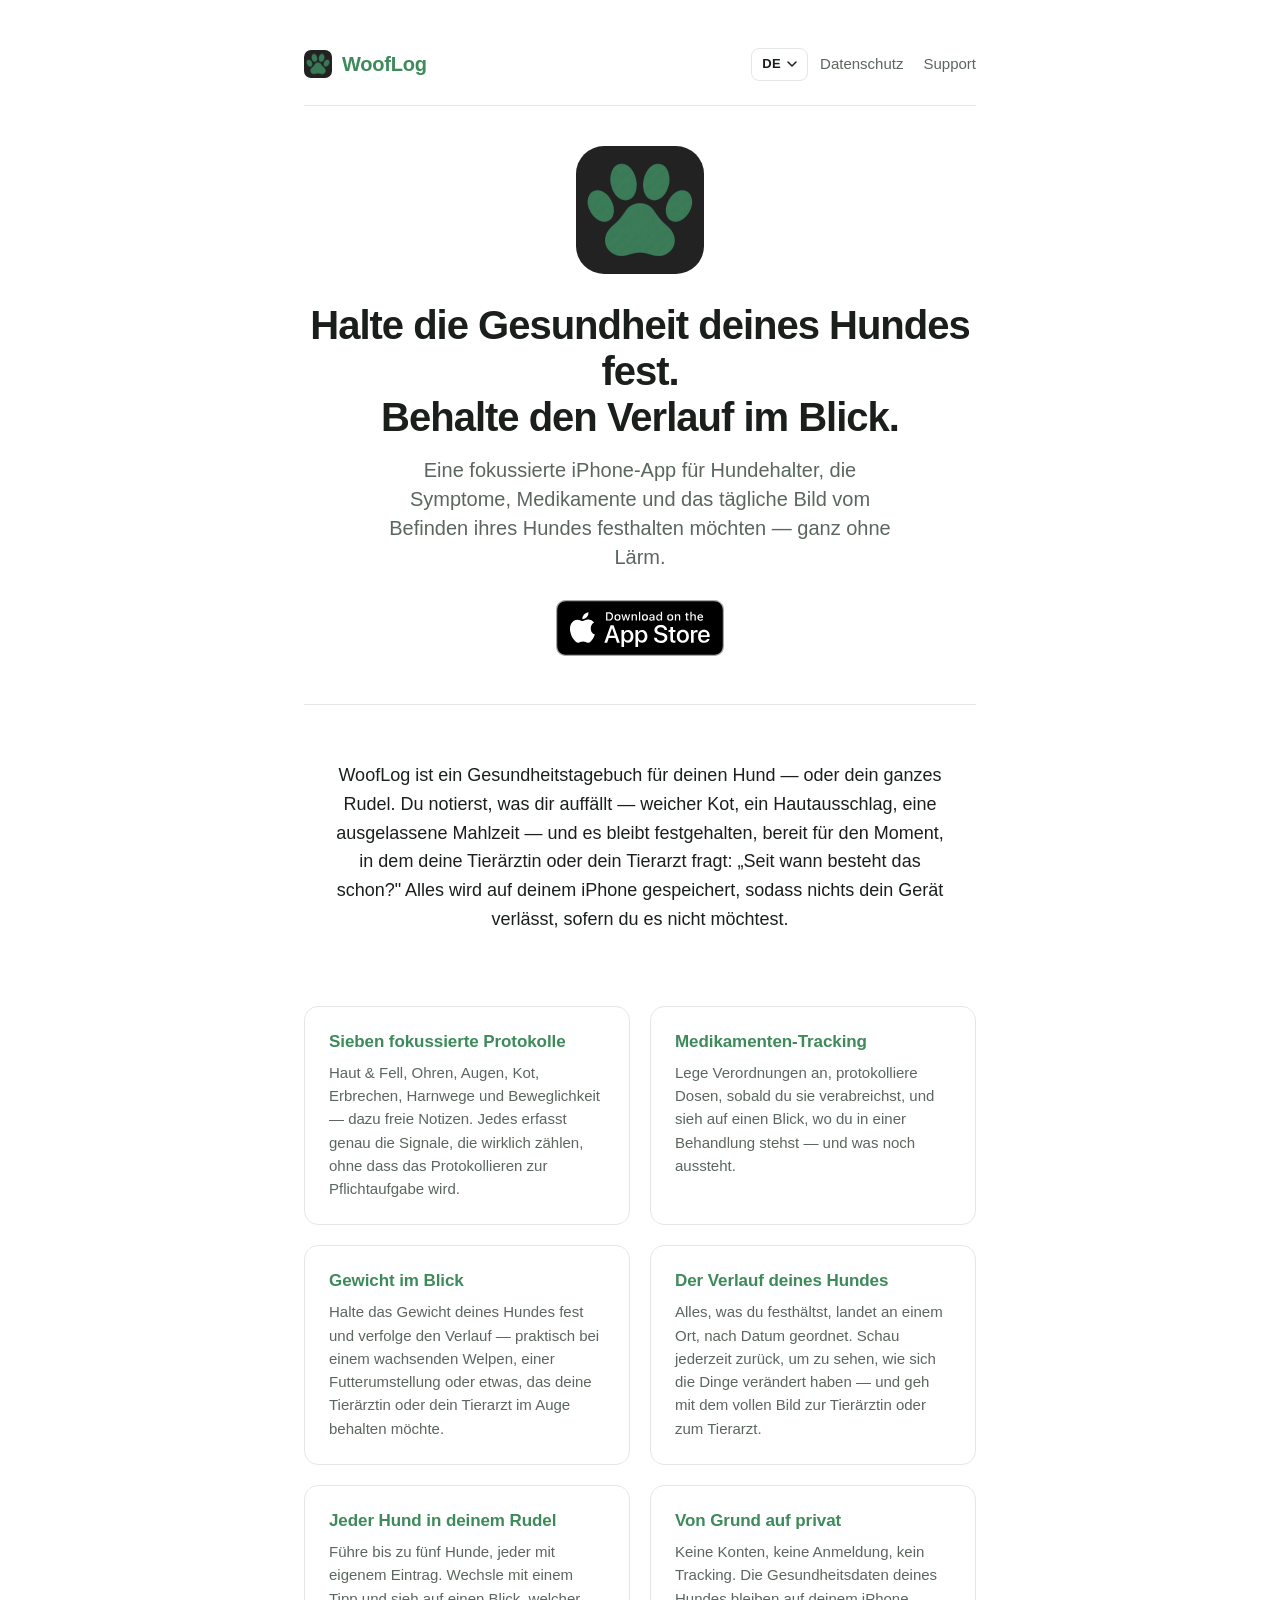
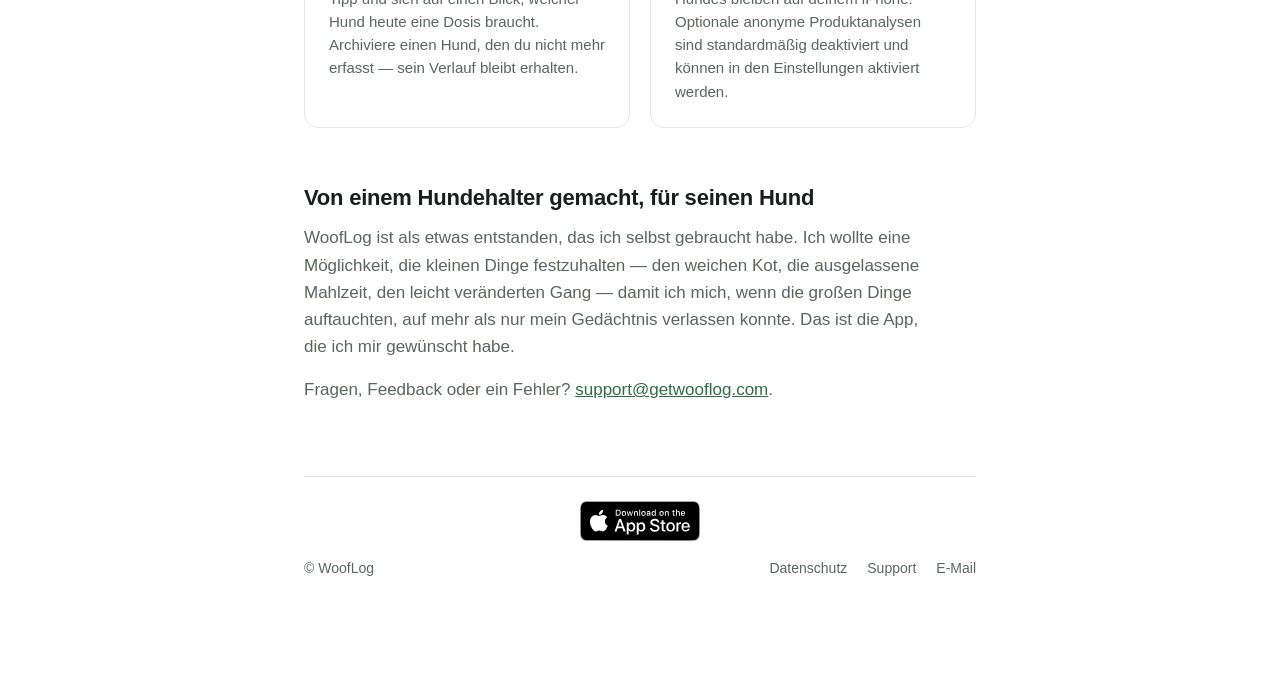
==== commit 53ea7d2c: "feat: multi-dog copy — pack feature block (EN + 5 locales), FAQ flip, llms.txt" ====
--- a/de/index.html
+++ b/de/index.html
@@ -5,14 +5,14 @@
 <meta name="viewport" content="width=device-width, initial-scale=1">
 <meta name="apple-itunes-app" content="app-id=6760972616">
 <title>WoofLog — Ein fokussiertes Gesundheitstagebuch für deinen Hund</title>
-<meta name="description" content="WoofLog ist eine iPhone-App, um die Symptome deines Hundes zu protokollieren, Medikamente und Impfungen zu verfolgen und den Verlauf mit den Menschen zu teilen, die mithelfen — privat gespeichert in deiner eigenen iCloud. Verfügbar im App Store.">
+<meta name="description" content="WoofLog ist eine iPhone-App, um die Symptome deines Hundes zu protokollieren, Medikamente zu verfolgen und den Gesundheitsverlauf im Blick zu behalten — local-first und von Grund auf privat. Verfügbar im App Store.">
 <meta name="robots" content="index, follow">
 <link rel="icon" type="image/png" href="/assets/icon-light.png">
 <link rel="icon" type="image/png" href="/assets/icon-dark.png" media="(prefers-color-scheme: dark)">
 <link rel="apple-touch-icon" href="/assets/icon-light.png">
 <link rel="stylesheet" href="/style.css">
 <meta property="og:title" content="WoofLog — Ein fokussiertes Gesundheitstagebuch für deinen Hund">
-<meta property="og:description" content="Symptome, Medikamente und Impfungen festhalten und den Verlauf deines Hundes mit Familie oder Hundesitter teilen. Privat in deiner eigenen iCloud. Verfügbar im App Store.">
+<meta property="og:description" content="Symptome festhalten, Medikamente verfolgen, den Gesundheitsverlauf einsehen. Local-first, keine Konten, standardmäßig privat. Verfügbar im App Store.">
 <meta property="og:type" content="website">
 <meta property="og:url" content="https://getwooflog.com/de/">
 <meta property="og:image" content="https://getwooflog.com/assets/icon-light.png">
@@ -31,7 +31,7 @@
 <meta name="theme-color" content="#4D9B6A" media="(prefers-color-scheme: dark)">
 <meta name="twitter:card" content="summary">
 <meta name="twitter:title" content="WoofLog — Ein fokussiertes Gesundheitstagebuch für deinen Hund">
-<meta name="twitter:description" content="Symptome, Medikamente und Impfungen festhalten und den Verlauf deines Hundes mit Familie oder Hundesitter teilen. Privat in deiner eigenen iCloud. Verfügbar im App Store.">
+<meta name="twitter:description" content="Symptome festhalten, Medikamente verfolgen, den Gesundheitsverlauf einsehen. Local-first, keine Konten, standardmäßig privat. Verfügbar im App Store.">
 <meta name="twitter:image" content="https://getwooflog.com/assets/icon-light.png">
 <script type="application/ld+json">
 {
@@ -53,7 +53,7 @@
       "url": "https://getwooflog.com/de/",
       "downloadUrl": "https://apps.apple.com/app/id6760972616",
       "inLanguage": "de",
-      "description": "WoofLog ist eine iPhone-App, um die Symptome deines Hundes zu protokollieren, Medikamente und Impfungen zu verfolgen und den Verlauf mit den Menschen zu teilen, die mithelfen — privat gespeichert in deiner eigenen iCloud. Verfügbar im App Store.",
+      "description": "WoofLog ist eine iPhone-App, um die Symptome deines Hundes zu protokollieren, Medikamente zu verfolgen und den Gesundheitsverlauf im Blick zu behalten — local-first und von Grund auf privat. Verfügbar im App Store.",
       "publisher": {
         "@id": "https://getwooflog.com/#org"
       },
@@ -111,7 +111,7 @@
     </section>
 
     <section class="intro">
-      <p>WoofLog ist ein Gesundheitstagebuch für deinen Hund. Du notierst, was dir auffällt — weicher Kot, ein Hautausschlag, eine ausgelassene Mahlzeit — und es bleibt festgehalten, bereit für den Moment, in dem deine Tierärztin oder dein Tierarzt fragt: „Seit wann besteht das schon?" Der Verlauf wird privat in deiner eigenen iCloud gespeichert, synchronisiert sich über deine Geräte und wird nur mit den Personen geteilt, die du einlädst.</p>
+      <p>WoofLog ist ein Gesundheitstagebuch für deinen Hund — oder dein ganzes Rudel. Du notierst, was dir auffällt — weicher Kot, ein Hautausschlag, eine ausgelassene Mahlzeit — und es bleibt festgehalten, bereit für den Moment, in dem deine Tierärztin oder dein Tierarzt fragt: „Seit wann besteht das schon?" Alles wird auf deinem iPhone gespeichert, sodass nichts dein Gerät verlässt, sofern du es nicht möchtest.</p>
     </section>
 
     <section class="features">
@@ -120,8 +120,8 @@
         <p>Haut &amp; Fell, Ohren, Augen, Kot, Erbrechen, Harnwege und Beweglichkeit — dazu freie Notizen. Jedes erfasst genau die Signale, die wirklich zählen, ohne dass das Protokollieren zur Pflichtaufgabe wird.</p>
       </div>
       <div class="feature">
-        <h2>Medikamente &amp; Impfungen</h2>
-        <p>Protokolliere jede Dosis, sobald du sie verabreichst, und sieh auf einen Blick die letzten Dosen und was heute ansteht. Impfungen und Routinevorsorge stehen direkt neben den Medikamenten — alles an einem Ort.</p>
+        <h2>Medikamenten-Tracking</h2>
+        <p>Lege Verordnungen an, protokolliere Dosen, sobald du sie verabreichst, und sieh auf einen Blick, wo du in einer Behandlung stehst — und was noch aussteht.</p>
       </div>
       <div class="feature">
         <h2>Gewicht im Blick</h2>
@@ -132,12 +132,12 @@
         <p>Alles, was du festhältst, landet an einem Ort, nach Datum geordnet. Schau jederzeit zurück, um zu sehen, wie sich die Dinge verändert haben — und geh mit dem vollen Bild zur Tierärztin oder zum Tierarzt.</p>
       </div>
       <div class="feature">
-        <h2>Teile mit den Menschen, die mithelfen</h2>
-        <p>Lade deinen Partner oder deine Partnerin, ein Familienmitglied oder den Hundesitter zum Verlauf deines Hundes ein. Alle sehen denselben aktuellen Verlauf, und jeder Eintrag zeigt, wer ihn protokolliert hat.</p>
+        <h2>Jeder Hund in deinem Rudel</h2>
+        <p>Führe bis zu fünf Hunde, jeder mit eigenem Eintrag. Wechsle mit einem Tipp und sieh auf einen Blick, welcher Hund heute eine Dosis braucht. Archiviere einen Hund, den du nicht mehr erfasst — sein Verlauf bleibt erhalten.</p>
       </div>
       <div class="feature">
         <h2>Von Grund auf privat</h2>
-        <p>Keine Anmeldung, kein separates Konto — nur deine Apple-ID. Der Verlauf deines Hundes wird privat in deiner eigenen iCloud gespeichert und nur mit den Personen geteilt, die du einlädst. Optionale anonyme Produktanalysen sind standardmäßig deaktiviert.</p>
+        <p>Keine Konten, keine Anmeldung, kein Tracking. Die Gesundheitsdaten deines Hundes bleiben auf deinem iPhone. Optionale anonyme Produktanalysen sind standardmäßig deaktiviert und können in den Einstellungen aktiviert werden.</p>
       </div>
     </section>
 
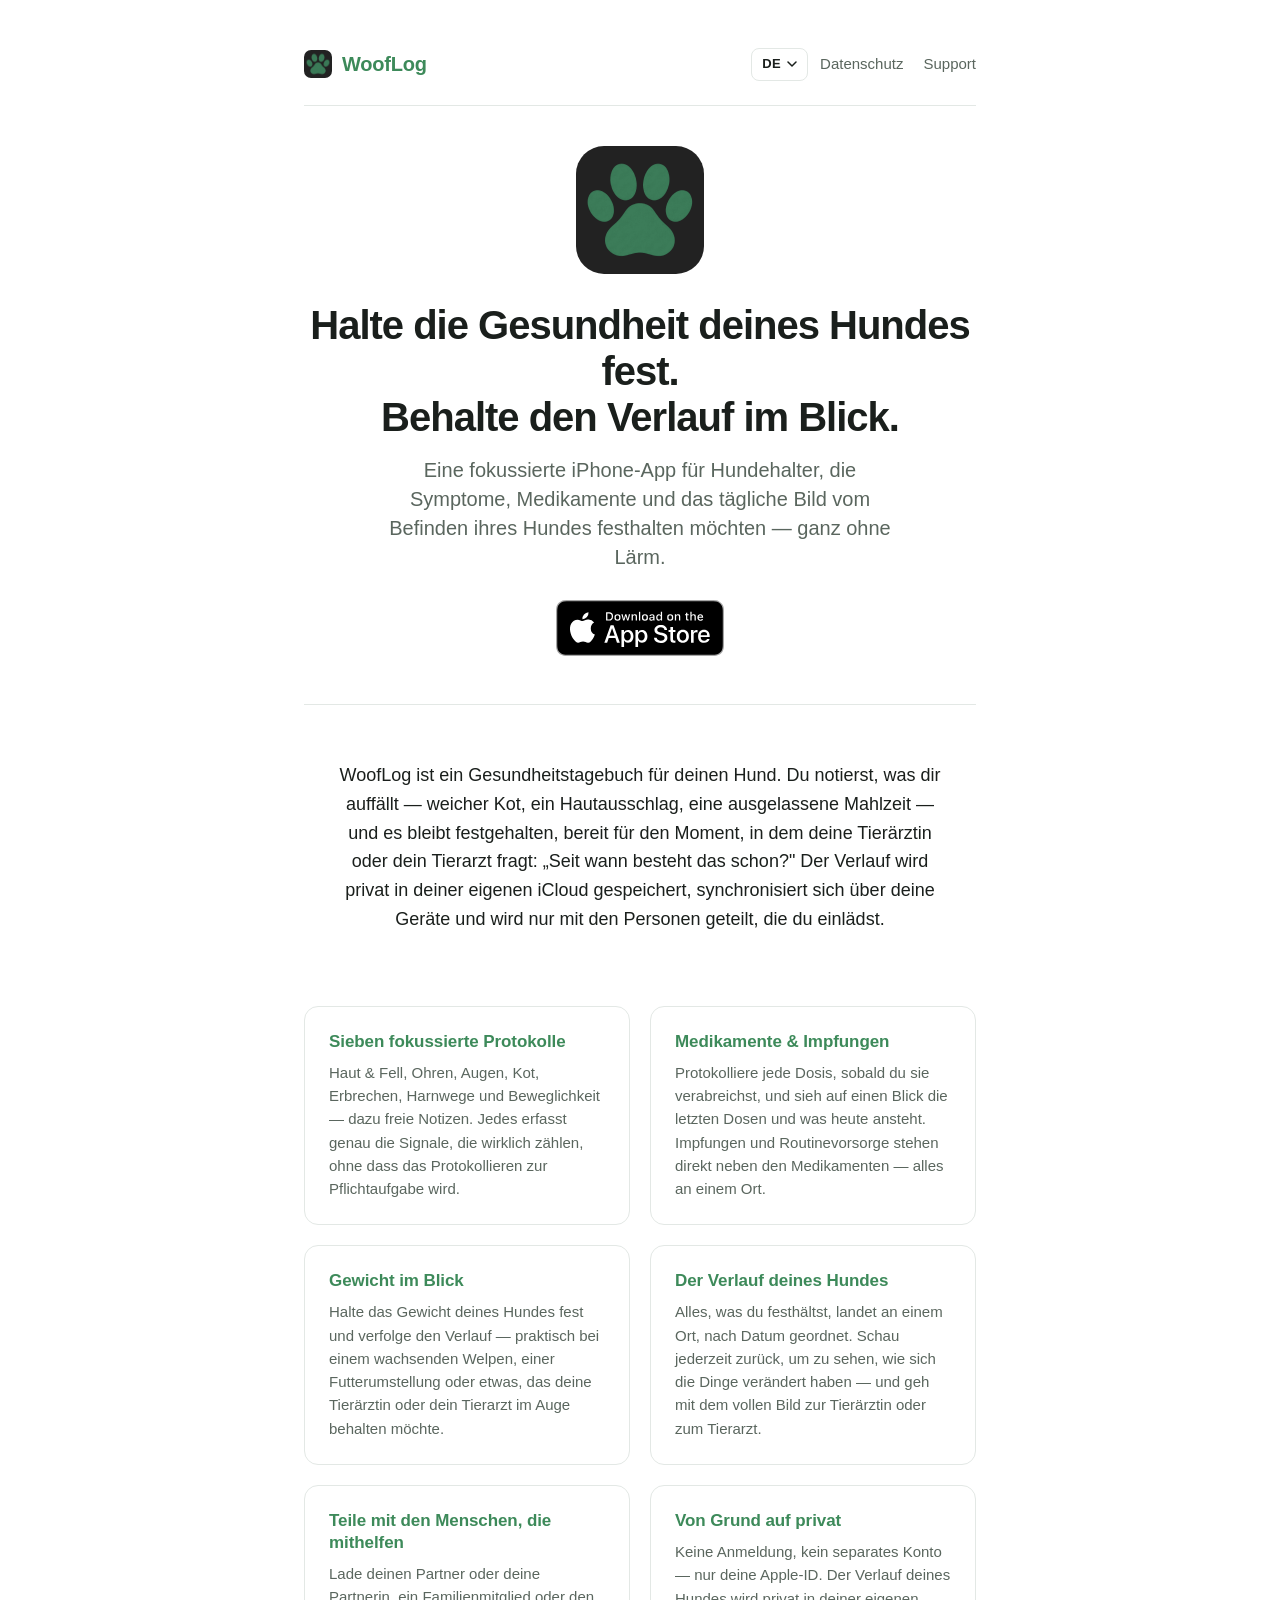
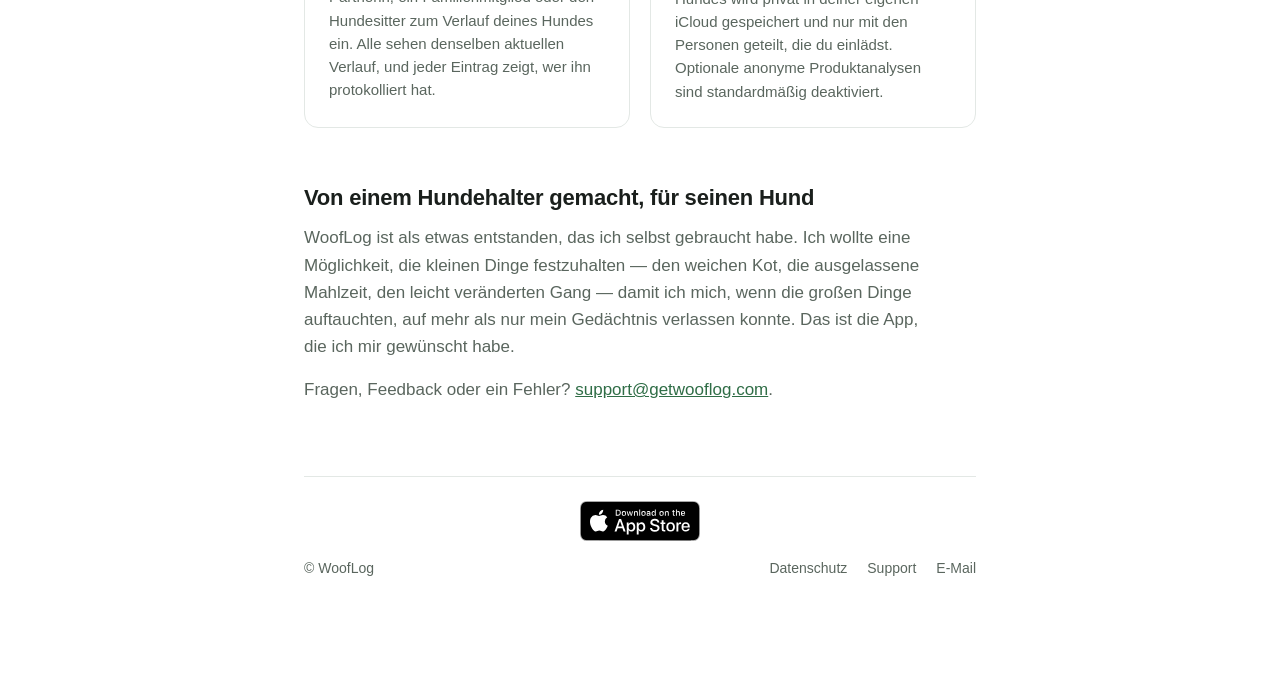
==== commit 30678a8b: "fix(site): align landing + support with v1.3 (iCloud, sharing, meds & vaccines) (#14) * fix(site): a" ====
--- a/de/index.html
+++ b/de/index.html
@@ -5,14 +5,14 @@
 <meta name="viewport" content="width=device-width, initial-scale=1">
 <meta name="apple-itunes-app" content="app-id=6760972616">
 <title>WoofLog — Ein fokussiertes Gesundheitstagebuch für deinen Hund</title>
-<meta name="description" content="WoofLog ist eine iPhone-App, um die Symptome deines Hundes zu protokollieren, Medikamente zu verfolgen und den Gesundheitsverlauf im Blick zu behalten — local-first und von Grund auf privat. Verfügbar im App Store.">
+<meta name="description" content="WoofLog ist eine iPhone-App, um die Symptome deines Hundes zu protokollieren, Medikamente und Impfungen zu verfolgen und den Verlauf mit den Menschen zu teilen, die mithelfen — privat gespeichert in deiner eigenen iCloud. Verfügbar im App Store.">
 <meta name="robots" content="index, follow">
 <link rel="icon" type="image/png" href="/assets/icon-light.png">
 <link rel="icon" type="image/png" href="/assets/icon-dark.png" media="(prefers-color-scheme: dark)">
 <link rel="apple-touch-icon" href="/assets/icon-light.png">
 <link rel="stylesheet" href="/style.css">
 <meta property="og:title" content="WoofLog — Ein fokussiertes Gesundheitstagebuch für deinen Hund">
-<meta property="og:description" content="Symptome festhalten, Medikamente verfolgen, den Gesundheitsverlauf einsehen. Local-first, keine Konten, standardmäßig privat. Verfügbar im App Store.">
+<meta property="og:description" content="Symptome, Medikamente und Impfungen festhalten und den Verlauf deines Hundes mit Familie oder Hundesitter teilen. Privat in deiner eigenen iCloud. Verfügbar im App Store.">
 <meta property="og:type" content="website">
 <meta property="og:url" content="https://getwooflog.com/de/">
 <meta property="og:image" content="https://getwooflog.com/assets/icon-light.png">
@@ -31,7 +31,7 @@
 <meta name="theme-color" content="#4D9B6A" media="(prefers-color-scheme: dark)">
 <meta name="twitter:card" content="summary">
 <meta name="twitter:title" content="WoofLog — Ein fokussiertes Gesundheitstagebuch für deinen Hund">
-<meta name="twitter:description" content="Symptome festhalten, Medikamente verfolgen, den Gesundheitsverlauf einsehen. Local-first, keine Konten, standardmäßig privat. Verfügbar im App Store.">
+<meta name="twitter:description" content="Symptome, Medikamente und Impfungen festhalten und den Verlauf deines Hundes mit Familie oder Hundesitter teilen. Privat in deiner eigenen iCloud. Verfügbar im App Store.">
 <meta name="twitter:image" content="https://getwooflog.com/assets/icon-light.png">
 <script type="application/ld+json">
 {
@@ -53,7 +53,7 @@
       "url": "https://getwooflog.com/de/",
       "downloadUrl": "https://apps.apple.com/app/id6760972616",
       "inLanguage": "de",
-      "description": "WoofLog ist eine iPhone-App, um die Symptome deines Hundes zu protokollieren, Medikamente zu verfolgen und den Gesundheitsverlauf im Blick zu behalten — local-first und von Grund auf privat. Verfügbar im App Store.",
+      "description": "WoofLog ist eine iPhone-App, um die Symptome deines Hundes zu protokollieren, Medikamente und Impfungen zu verfolgen und den Verlauf mit den Menschen zu teilen, die mithelfen — privat gespeichert in deiner eigenen iCloud. Verfügbar im App Store.",
       "publisher": {
         "@id": "https://getwooflog.com/#org"
       },
@@ -111,7 +111,7 @@
     </section>
 
     <section class="intro">
-      <p>WoofLog ist ein Gesundheitstagebuch für deinen Hund — oder dein ganzes Rudel. Du notierst, was dir auffällt — weicher Kot, ein Hautausschlag, eine ausgelassene Mahlzeit — und es bleibt festgehalten, bereit für den Moment, in dem deine Tierärztin oder dein Tierarzt fragt: „Seit wann besteht das schon?" Alles wird auf deinem iPhone gespeichert, sodass nichts dein Gerät verlässt, sofern du es nicht möchtest.</p>
+      <p>WoofLog ist ein Gesundheitstagebuch für deinen Hund. Du notierst, was dir auffällt — weicher Kot, ein Hautausschlag, eine ausgelassene Mahlzeit — und es bleibt festgehalten, bereit für den Moment, in dem deine Tierärztin oder dein Tierarzt fragt: „Seit wann besteht das schon?" Der Verlauf wird privat in deiner eigenen iCloud gespeichert, synchronisiert sich über deine Geräte und wird nur mit den Personen geteilt, die du einlädst.</p>
     </section>
 
     <section class="features">
@@ -120,8 +120,8 @@
         <p>Haut &amp; Fell, Ohren, Augen, Kot, Erbrechen, Harnwege und Beweglichkeit — dazu freie Notizen. Jedes erfasst genau die Signale, die wirklich zählen, ohne dass das Protokollieren zur Pflichtaufgabe wird.</p>
       </div>
       <div class="feature">
-        <h2>Medikamenten-Tracking</h2>
-        <p>Lege Verordnungen an, protokolliere Dosen, sobald du sie verabreichst, und sieh auf einen Blick, wo du in einer Behandlung stehst — und was noch aussteht.</p>
+        <h2>Medikamente &amp; Impfungen</h2>
+        <p>Protokolliere jede Dosis, sobald du sie verabreichst, und sieh auf einen Blick die letzten Dosen und was heute ansteht. Impfungen und Routinevorsorge stehen direkt neben den Medikamenten — alles an einem Ort.</p>
       </div>
       <div class="feature">
         <h2>Gewicht im Blick</h2>
@@ -132,12 +132,12 @@
         <p>Alles, was du festhältst, landet an einem Ort, nach Datum geordnet. Schau jederzeit zurück, um zu sehen, wie sich die Dinge verändert haben — und geh mit dem vollen Bild zur Tierärztin oder zum Tierarzt.</p>
       </div>
       <div class="feature">
-        <h2>Jeder Hund in deinem Rudel</h2>
-        <p>Führe bis zu fünf Hunde, jeder mit eigenem Eintrag. Wechsle mit einem Tipp und sieh auf einen Blick, welcher Hund heute eine Dosis braucht. Archiviere einen Hund, den du nicht mehr erfasst — sein Verlauf bleibt erhalten.</p>
+        <h2>Teile mit den Menschen, die mithelfen</h2>
+        <p>Lade deinen Partner oder deine Partnerin, ein Familienmitglied oder den Hundesitter zum Verlauf deines Hundes ein. Alle sehen denselben aktuellen Verlauf, und jeder Eintrag zeigt, wer ihn protokolliert hat.</p>
       </div>
       <div class="feature">
         <h2>Von Grund auf privat</h2>
-        <p>Keine Konten, keine Anmeldung, kein Tracking. Die Gesundheitsdaten deines Hundes bleiben auf deinem iPhone. Optionale anonyme Produktanalysen sind standardmäßig deaktiviert und können in den Einstellungen aktiviert werden.</p>
+        <p>Keine Anmeldung, kein separates Konto — nur deine Apple-ID. Der Verlauf deines Hundes wird privat in deiner eigenen iCloud gespeichert und nur mit den Personen geteilt, die du einlädst. Optionale anonyme Produktanalysen sind standardmäßig deaktiviert.</p>
       </div>
     </section>
 
